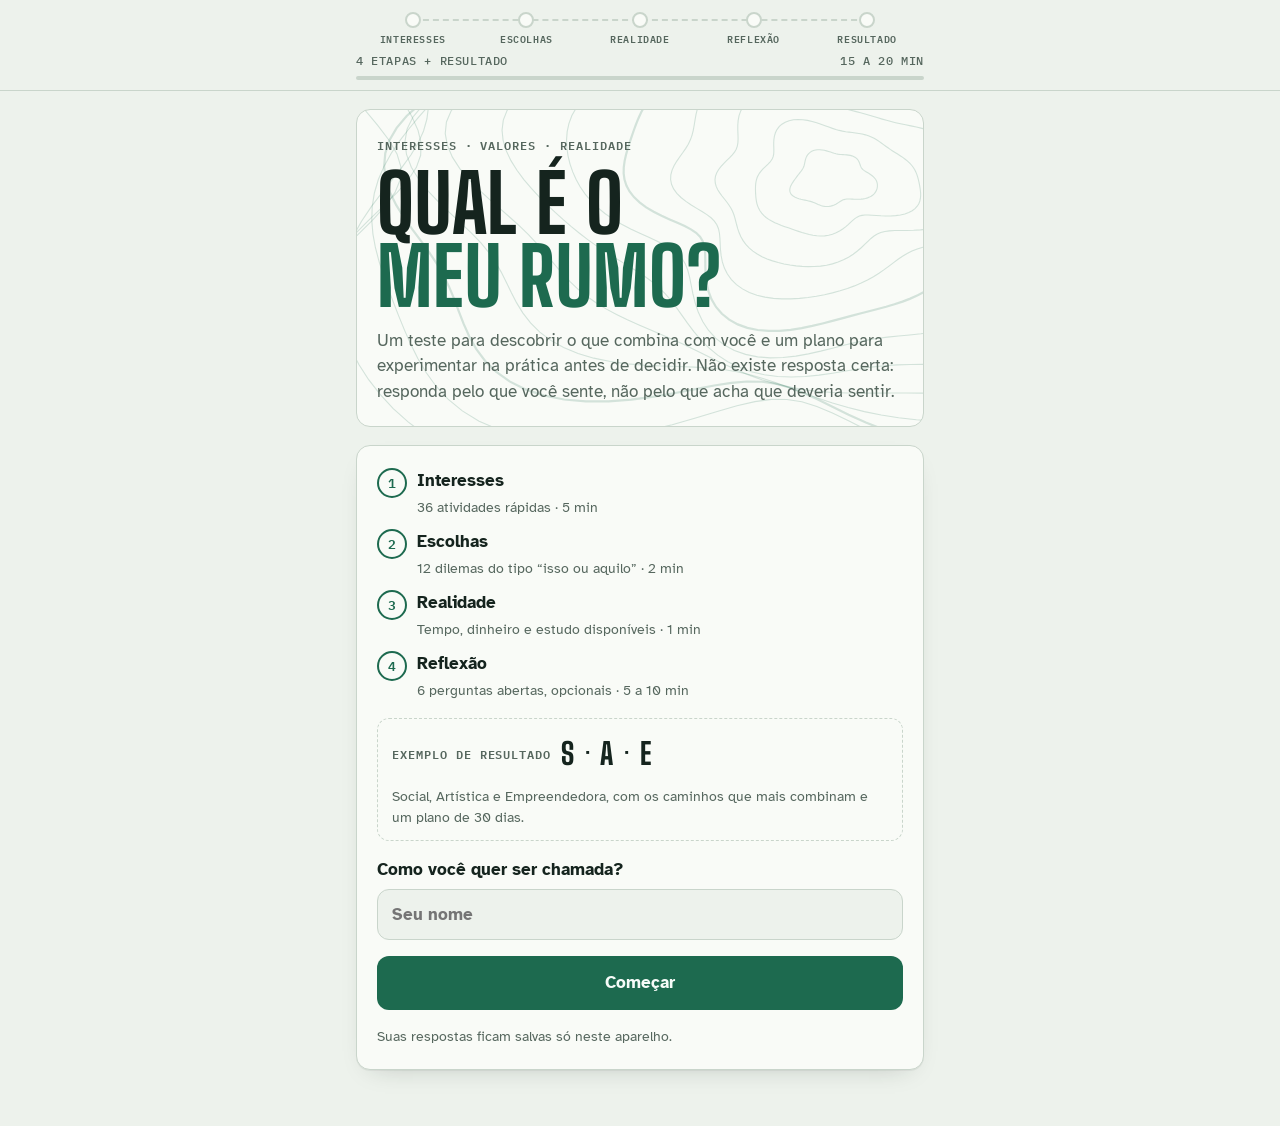
==== index.html @ 5614286e "Publica o site Qual é o meu rumo? Teste de orientação profissional com resultado, plano de 30 dias, " ====
<!doctype html>
<html lang="pt-BR">
<head>
<meta charset="utf-8">
<meta name="viewport" content="width=device-width, initial-scale=1, viewport-fit=cover">
<title>Qual é o meu rumo? · Teste de orientação profissional</title>
<meta name="description" content="Teste gratuito de orientação profissional: descubra seus interesses, veja os caminhos que mais combinam com você e ganhe um plano de 30 dias para testar antes de decidir.">
<link rel="canonical" href="https://pedromanoel3000-bit.github.io/Qual-meu-rumo-/">
<link rel="icon" href="favicon.svg" type="image/svg+xml">
<link rel="apple-touch-icon" href="apple-touch-icon.png">
<link rel="manifest" href="site.webmanifest">
<meta name="theme-color" content="#EDF2EC" media="(prefers-color-scheme: light)">
<meta name="theme-color" content="#0D1613" media="(prefers-color-scheme: dark)">
<meta property="og:type" content="website">
<meta property="og:locale" content="pt_BR">
<meta property="og:site_name" content="Qual é o meu rumo?">
<meta property="og:title" content="Qual é o meu rumo?">
<meta property="og:description" content="Teste gratuito de orientação profissional: descubra seus interesses, veja os caminhos que mais combinam com você e ganhe um plano de 30 dias para testar antes de decidir.">
<meta property="og:url" content="https://pedromanoel3000-bit.github.io/Qual-meu-rumo-/">
<meta property="og:image" content="https://pedromanoel3000-bit.github.io/Qual-meu-rumo-/og.png">
<meta property="og:image:width" content="1200">
<meta property="og:image:height" content="630">
<meta property="og:image:alt" content="Qual é o meu rumo? Teste de orientação profissional">
<meta name="twitter:card" content="summary_large_image">
<link rel="preload" href="fonts/big-shoulders-800.woff2" as="font" type="font/woff2" crossorigin>
<link rel="preload" href="fonts/atkinson-400.woff2" as="font" type="font/woff2" crossorigin>
<style>
@font-face{font-family:"Big Shoulders Display";font-style:normal;font-weight:700;font-display:swap;src:url(fonts/big-shoulders-700.woff2) format("woff2")}
@font-face{font-family:"Big Shoulders Display";font-style:normal;font-weight:800;font-display:swap;src:url(fonts/big-shoulders-800.woff2) format("woff2")}
@font-face{font-family:"Atkinson Hyperlegible";font-style:normal;font-weight:400;font-display:swap;src:url(fonts/atkinson-400.woff2) format("woff2")}
@font-face{font-family:"Atkinson Hyperlegible";font-style:normal;font-weight:700;font-display:swap;src:url(fonts/atkinson-700.woff2) format("woff2")}
@font-face{font-family:"IBM Plex Mono";font-style:normal;font-weight:500;font-display:swap;src:url(fonts/plex-mono-500.woff2) format("woff2")}
@font-face{font-family:"IBM Plex Mono";font-style:normal;font-weight:600;font-display:swap;src:url(fonts/plex-mono-600.woff2) format("woff2")}
/* base */
:root{color-scheme:light;padding-top:env(safe-area-inset-top,0px);padding-bottom:env(safe-area-inset-bottom,0px)}
body{margin:0}
img{max-width:100%}
[hidden]{display:none!important}
/* Layout: caderneta de campo. Uma trilha de 5 marcos fixa no topo; abaixo, um cartão por vez numa coluna de até 600px. Placas de trilha (fonte condensada) para títulos. */
:root{
  --bg:#EDF2EC; --paper:#F9FBF7; --ink:#15241E; --muted:#56675E; --line:#C9D5CB;
  --accent:#1D6A4F; --accent-ink:#F6FBF8; --accent-soft:#D9EADF;
  --marker:#D5960A; --marker-soft:#F7E6B8; --marker-ink:#3D2A00;
  --warn:#8A5200; --warn-soft:#FBEBCB;
  --contour:rgba(29,106,79,.17);
  --t-R:#A65A2A; --t-I:#2C5D9C; --t-A:#A93C83; --t-S:#2A8664; --t-E:#B07804; --t-C:#5A55A0;
  --shadow:0 1px 0 rgba(21,36,30,.05),0 10px 26px -16px rgba(21,36,30,.28);
  --f-display:"Big Shoulders Display","Arial Narrow","Roboto Condensed",sans-serif;
  --f-body:"Atkinson Hyperlegible",system-ui,-apple-system,"Segoe UI",Roboto,sans-serif;
  --f-mono:"IBM Plex Mono",ui-monospace,"SF Mono",Menlo,Consolas,monospace;
  --r:14px;
}
@media (prefers-color-scheme: dark){
  :root:not([data-theme="light"]){
    --bg:#0D1613; --paper:#14201B; --ink:#E3ECE6; --muted:#97A99F; --line:#2C3D35;
    --accent:#5DC39B; --accent-ink:#06120D; --accent-soft:#183428;
    --marker:#F1B738; --marker-soft:#3A2D0F; --marker-ink:#FFF1CC;
    --warn:#F2B45C; --warn-soft:#382810;
    --contour:rgba(93,195,155,.14);
    --t-R:#E3915F; --t-I:#82AAEA; --t-A:#E482C2; --t-S:#5DC39B; --t-E:#F1B738; --t-C:#A9A4EE;
    --shadow:0 1px 0 rgba(0,0,0,.3),0 12px 30px -16px rgba(0,0,0,.7);
    color-scheme:dark;
  }
}
:root[data-theme="dark"]{
  --bg:#0D1613; --paper:#14201B; --ink:#E3ECE6; --muted:#97A99F; --line:#2C3D35;
  --accent:#5DC39B; --accent-ink:#06120D; --accent-soft:#183428;
  --marker:#F1B738; --marker-soft:#3A2D0F; --marker-ink:#FFF1CC;
  --warn:#F2B45C; --warn-soft:#382810;
  --contour:rgba(93,195,155,.14);
  --t-R:#E3915F; --t-I:#82AAEA; --t-A:#E482C2; --t-S:#5DC39B; --t-E:#F1B738; --t-C:#A9A4EE;
  --shadow:0 1px 0 rgba(0,0,0,.3),0 12px 30px -16px rgba(0,0,0,.7);
  color-scheme:dark;
}
*{box-sizing:border-box}
body{background:var(--bg);color:var(--ink);font:17px/1.5 var(--f-body);-webkit-font-smoothing:antialiased}
body::before{content:"";position:fixed;inset:0 0 auto;height:env(safe-area-inset-top,0px);z-index:10;background:var(--bg)}
button,input,textarea{font:inherit;color:inherit}
button{cursor:pointer}
:focus-visible{outline:3px solid var(--marker);outline-offset:2px}
h1,h2,h3{margin:0;text-wrap:balance}
p{margin:0}

/* Topo */
.top{position:sticky;top:env(safe-area-inset-top,0px);z-index:6;background:var(--bg);border-bottom:1px solid var(--line)}
.top-in{max-width:600px;margin:0 auto;padding-left:max(16px,env(safe-area-inset-left,0px));padding-right:max(16px,env(safe-area-inset-right,0px));padding-block:12px 10px}
.trail{position:relative;display:grid;grid-template-columns:repeat(5,1fr);list-style:none;margin:0;padding:0}
.trail::before{content:"";position:absolute;top:7px;left:10%;right:10%;border-top:2px dashed var(--line)}
.wp{position:relative;display:flex;flex-direction:column;align-items:center;gap:5px;min-width:0}
.wp i{width:16px;height:16px;border-radius:50%;background:var(--paper);border:2px solid var(--line);display:block}
.wp.done i{background:var(--accent);border-color:var(--accent)}
.wp.now i{background:var(--marker);border-color:var(--marker);box-shadow:0 0 0 4px var(--marker-soft)}
.wp span{font:600 10px/1.1 var(--f-mono);letter-spacing:.06em;text-transform:uppercase;color:var(--muted);white-space:nowrap}
.wp.now span{color:var(--ink)}
.meta{display:flex;justify-content:space-between;gap:12px;margin-top:10px;font:500 12px/1.2 var(--f-mono);letter-spacing:.05em;text-transform:uppercase;color:var(--muted);font-variant-numeric:tabular-nums}
.bar{height:4px;border-radius:4px;background:var(--line);margin-top:8px;overflow:hidden}
.bar b{display:block;height:100%;background:var(--accent);transition:width .25s ease}

/* Estrutura */
.wrap{max-width:600px;margin:0 auto;padding-left:max(16px,env(safe-area-inset-left,0px));padding-right:max(16px,env(safe-area-inset-right,0px));padding-block:18px 56px;display:flex;flex-direction:column;gap:18px}
.card{background:var(--paper);border:1px solid var(--line);border-radius:var(--r);box-shadow:var(--shadow);padding:22px 20px;display:flex;flex-direction:column;gap:16px;min-width:0}
.enter{animation:rise .28s ease-out}
@keyframes rise{from{transform:translateY(10px)}to{transform:none}}
.kicker{font:600 12px/1.2 var(--f-mono);letter-spacing:.08em;text-transform:uppercase;color:var(--muted)}
.q{font-size:clamp(22px,5.6vw,28px);line-height:1.25;font-weight:700;text-wrap:balance}
.lead{color:var(--muted)}
.small{font-size:14px;color:var(--muted)}

/* Hero */
.hero{position:relative;overflow:hidden;border-radius:var(--r);background:var(--paper);border:1px solid var(--line);padding:28px 20px 22px;display:flex;flex-direction:column;gap:14px}
.hero canvas{position:absolute;inset:0;width:100%;height:100%;pointer-events:none}
.hero>*:not(canvas){position:relative}
.display{font-family:var(--f-display);font-weight:800;text-transform:uppercase;line-height:.92;letter-spacing:.01em}
.hero h1{font-size:clamp(46px,13.5vw,80px)}
.hero h1 em{font-style:normal;color:var(--accent)}
.steps{list-style:none;margin:0;padding:0;display:flex;flex-direction:column;gap:10px}
.steps li{display:grid;grid-template-columns:30px 1fr;gap:10px;align-items:start}
.steps .n{width:30px;height:30px;border-radius:50%;border:2px solid var(--accent);color:var(--accent);font:600 13px/26px var(--f-mono);text-align:center}
.steps b{display:block}
.steps small{color:var(--muted);font-size:14px}
.sample{display:flex;flex-wrap:wrap;align-items:center;gap:10px;padding:12px 14px;border:1.5px dashed var(--line);border-radius:12px}
.sample .letters{font-family:var(--f-display);font-weight:800;font-size:30px;letter-spacing:.06em}

/* Campos */
label.f{display:flex;flex-direction:column;gap:6px;font-weight:700}
.input,textarea{width:100%;border:1.5px solid var(--line);border-radius:12px;padding:12px 14px;background:var(--bg);color:var(--ink)}
textarea{min-height:104px;resize:vertical;line-height:1.45}
.input:focus,textarea:focus{outline:2px solid var(--accent);outline-offset:1px;border-color:var(--accent)}

/* Botões */
.btn{display:inline-flex;align-items:center;justify-content:center;gap:8px;border:0;border-radius:12px;padding:14px 20px;font-weight:700;background:var(--accent);color:var(--accent-ink);min-height:50px;text-decoration:none}
.btn:hover{filter:brightness(1.06)}
.btn.ghost{background:transparent;color:var(--ink);border:1.5px solid var(--line)}
.btn.ghost:hover{border-color:var(--accent)}
.btn.wide{width:100%}
.nav{display:flex;justify-content:space-between;align-items:center;gap:12px;flex-wrap:wrap}
.link{background:none;border:0;padding:8px 2px;color:var(--muted);font-weight:700;text-decoration:underline;text-underline-offset:3px}
.link:hover{color:var(--ink)}

/* Opções */
.opts{display:grid;gap:10px}
.opt{display:flex;justify-content:space-between;align-items:center;gap:12px;width:100%;text-align:left;padding:14px 16px;border:1.5px solid var(--line);border-radius:12px;background:var(--bg);font-weight:700;min-height:54px;transition:border-color .15s,background .15s}
.opt:hover{border-color:var(--accent)}
.opt[aria-pressed="true"]{border-color:var(--accent);background:var(--accent-soft)}
.dots{display:inline-flex;gap:4px;flex:none}
.dots u{width:8px;height:8px;border-radius:50%;border:1.5px solid var(--muted);display:block}
.dots u.on{background:var(--accent);border-color:var(--accent)}
.pair{display:grid;grid-template-columns:1fr auto 1fr;gap:10px;align-items:stretch}
.or{align-self:center;font:600 12px var(--f-mono);letter-spacing:.08em;text-transform:uppercase;color:var(--muted)}
.choice{display:flex;align-items:flex-end;min-height:128px;text-align:left;padding:16px;border:1.5px solid var(--line);border-radius:14px;background:var(--bg);font-weight:700;font-size:18px;line-height:1.3;transition:border-color .15s,background .15s}
.choice:hover{border-color:var(--accent)}
.choice[aria-pressed="true"]{border-color:var(--accent);background:var(--accent-soft)}
@media (max-width:480px){.pair{grid-template-columns:1fr}.or{justify-self:center}.choice{min-height:84px}}
.chips{display:flex;flex-wrap:wrap;gap:8px}
.chip{padding:10px 14px;border-radius:999px;border:1.5px solid var(--line);background:var(--bg);font-weight:700;font-size:15px}
.chip:hover{border-color:var(--accent)}
.chip[aria-pressed="true"]{border-color:var(--accent);background:var(--accent);color:var(--accent-ink)}
.rq{display:flex;flex-direction:column;gap:10px;padding-block:6px}
.rq+.rq{border-top:1px solid var(--line);padding-top:16px}
.rq>p{font-weight:700}

/* Resultado */
.sec{display:flex;flex-direction:column;gap:14px}
.sec h2{font-family:var(--f-display);font-weight:800;text-transform:uppercase;font-size:32px;line-height:.95;letter-spacing:.01em}
.code{display:flex;gap:6px;align-items:baseline;flex-wrap:wrap}
.code span{font-family:var(--f-display);font-weight:800;font-size:clamp(64px,20vw,104px);line-height:.9}
.code i{font-style:normal;font-family:var(--f-display);font-size:40px;color:var(--line)}
.bars{display:flex;flex-direction:column;gap:10px}
.brow{display:grid;grid-template-columns:118px 1fr 44px;gap:10px;align-items:center}
.brow .nm{font-weight:700;font-size:15px;min-width:0}
.brow .tr{height:12px;border-radius:6px;background:var(--line);overflow:hidden}
.brow .tr b{display:block;height:100%;border-radius:6px}
.brow .pc{font:600 13px var(--f-mono);text-align:right;font-variant-numeric:tabular-nums}
.types{display:grid;gap:12px}
.type{padding-left:14px;border-left:4px solid var(--c)}
.type b{display:block}
.path{border:1px solid var(--line);border-radius:14px;padding:16px;background:var(--paper);display:flex;flex-direction:column;gap:12px;min-width:0}
.path.picked{border-color:var(--accent);box-shadow:0 0 0 2px var(--accent) inset}
.ph{display:flex;justify-content:space-between;align-items:flex-start;gap:12px}
.ph h3{font-family:var(--f-display);font-weight:800;text-transform:uppercase;font-size:26px;line-height:.95;min-width:0}
.rank{font:600 12px var(--f-mono);color:var(--muted);letter-spacing:.06em;display:block;margin-bottom:4px}
.aff{flex:none;font:600 13px/1 var(--f-mono);padding:8px 10px;border-radius:999px;background:var(--marker-soft);color:var(--marker-ink);font-variant-numeric:tabular-nums;white-space:nowrap}
.tags{display:flex;flex-wrap:wrap;gap:6px}
.tag{font-size:13px;font-weight:700;padding:5px 10px;border-radius:8px;background:var(--accent-soft);color:var(--ink)}
.tag.warn{background:var(--warn-soft);color:var(--warn)}
details{border-top:1px solid var(--line);padding-top:10px}
summary{cursor:pointer;font-weight:700;color:var(--accent);list-style-position:inside}
details p{margin-top:8px}
details p b{display:block;font:600 12px var(--f-mono);letter-spacing:.06em;text-transform:uppercase;color:var(--muted);margin-bottom:2px}
.pick{align-self:flex-start;padding:10px 14px;border-radius:10px;border:1.5px solid var(--accent);background:transparent;color:var(--accent);font-weight:700}
.pick[aria-pressed="true"]{background:var(--accent);color:var(--accent-ink)}
.weeks{list-style:none;margin:0;padding:0;display:flex;flex-direction:column;gap:12px}
.week{border:1px solid var(--line);border-radius:12px;padding:14px;background:var(--paper)}
.week h3{font:600 12px var(--f-mono);letter-spacing:.08em;text-transform:uppercase;color:var(--muted);margin-bottom:8px}
.task{display:grid;grid-template-columns:26px 1fr;gap:10px;align-items:start;padding-block:6px}
.task input{width:22px;height:22px;margin:2px 0 0;accent-color:var(--accent)}
.task.ok span{text-decoration:line-through;color:var(--muted)}
.matrix{display:flex;flex-direction:column;gap:14px}
.mx{border:1px solid var(--line);border-radius:12px;padding:14px;background:var(--paper);display:flex;flex-direction:column;gap:10px}
.mx.lead1{border-color:var(--marker);box-shadow:0 0 0 2px var(--marker) inset}
.mxh{display:flex;justify-content:space-between;gap:10px;align-items:baseline}
.mxh b{font-family:var(--f-display);font-size:22px;text-transform:uppercase;line-height:1}
.mxh span{font:600 14px var(--f-mono);font-variant-numeric:tabular-nums}
.crit{display:grid;grid-template-columns:1fr 92px 22px;gap:10px;align-items:center;font-size:15px}
.crit input{width:100%;accent-color:var(--accent)}
.crit output{font:600 14px var(--f-mono);text-align:right}
.verdict{padding:14px;border-radius:12px;background:var(--marker-soft);color:var(--marker-ink);font-weight:700}
.qa{display:flex;flex-direction:column;gap:12px}
.qa div{border-left:3px solid var(--line);padding-left:12px}
.qa b{display:block;font-size:14px;color:var(--muted)}
.ask{margin:0;padding-left:20px;display:flex;flex-direction:column;gap:8px}
.note{font-size:14px;color:var(--muted);border-top:1px solid var(--line);padding-top:14px}
.copybox{width:100%;min-height:180px;font:13px/1.45 var(--f-mono)}
.toast{position:fixed;left:50%;transform:translateX(-50%);bottom:calc(18px + env(safe-area-inset-bottom,0px));background:var(--ink);color:var(--bg);padding:12px 18px;border-radius:12px;font-weight:700;z-index:20;max-width:calc(100% - 32px)}
.more{border-top:0;padding-top:0}
[tabindex="-1"]:focus{outline:none}
@media (max-width:420px){.wp span{font-size:9px;letter-spacing:.02em}}
@media (max-width:400px){.brow{grid-template-columns:108px 1fr 40px}.brow .nm{font-size:14px}.crit{grid-template-columns:1fr 80px 20px}}
@media (prefers-reduced-motion:reduce){*{animation:none!important;transition:none!important;scroll-behavior:auto!important}}
</style>
</head>
<body>
<header class="top"><div class="top-in" id="top"></div></header>
<main class="wrap" id="app"></main>
<noscript><p style="padding:16px">Ative o JavaScript para fazer o teste.</p></noscript>
<div class="toast" id="toast" role="status" aria-live="polite" hidden></div>

<script>
"use strict";
const TYPES = {
  R:{nome:"Realista", ap:"Mão na massa", desc:"Você gosta de coisas concretas: usar as mãos, ferramentas, o corpo, cuidar de plantas ou animais. Ver o resultado na hora te satisfaz."},
  I:{nome:"Investigativa", ap:"Curiosa", desc:"Você gosta de entender como as coisas funcionam, pesquisar, analisar e resolver problemas difíceis. Perguntas te movem."},
  A:{nome:"Artística", ap:"Criativa", desc:"Você gosta de criar, se expressar e deixar as coisas bonitas. Precisa de espaço para ideias novas e sofre com tudo engessado."},
  S:{nome:"Social", ap:"Cuidadora", desc:"Você gosta de ajudar, ensinar, ouvir e cuidar de pessoas. Ver alguém melhorar por sua causa é o que dá sentido."},
  E:{nome:"Empreendedora", ap:"Realizadora", desc:"Você gosta de liderar, convencer, vender e fazer as coisas acontecerem. Metas e desafios te animam."},
  C:{nome:"Convencional", ap:"Organizadora", desc:"Você gosta de ordem, planejamento, números e processos claros. Fazer bem feito e sem erro te dá prazer."}
};
const TORDER = ["R","I","A","S","E","C"];

const ITEMS = [
  ["R","Montar ou consertar móveis, aparelhos ou coisas da casa"],
  ["I","Entender por que uma doença acontece e como o corpo funciona"],
  ["A","Criar artes, designs ou montar visuais bonitos"],
  ["S","Ensinar alguém a fazer alguma coisa"],
  ["E","Vender um produto ou uma ideia"],
  ["C","Organizar planilhas, arquivos e documentos"],
  ["R","Cozinhar e preparar receitas com as próprias mãos"],
  ["I","Pesquisar a fundo um assunto até virar quase especialista"],
  ["A","Escrever textos, roteiros ou histórias"],
  ["S","Ouvir e aconselhar pessoas que estão passando por problemas"],
  ["E","Liderar um grupo e tomar as decisões"],
  ["C","Controlar contas, estoque ou orçamento"],
  ["R","Cuidar de plantas, de uma horta ou de um jardim"],
  ["I","Analisar números para descobrir o que está dando errado"],
  ["A","Fotografar, filmar ou editar vídeos"],
  ["S","Cuidar de pessoas doentes, idosas ou de crianças"],
  ["E","Abrir e tocar o seu próprio negócio"],
  ["C","Seguir um processo bem definido, com passo a passo"],
  ["R","Fazer um trabalho manual que exige precisão (costura, unhas, curativos)"],
  ["I","Resolver quebra-cabeças, enigmas ou problemas difíceis"],
  ["A","Decorar ambientes ou montar looks"],
  ["S","Fazer trabalho voluntário por uma causa"],
  ["E","Negociar preços, acordos ou condições"],
  ["C","Conferir detalhes e encontrar erros que ninguém viu"],
  ["R","Trabalhar se movimentando, em vez de passar o dia sentada"],
  ["I","Ler sobre ciência, psicologia ou comportamento humano"],
  ["A","Inventar receitas, produtos ou ideias novas"],
  ["S","Atender e acolher pessoas com paciência"],
  ["E","Convencer pessoas e fazer uma campanha dar certo"],
  ["C","Planejar agendas, rotinas e cronogramas"],
  ["R","Operar máquinas, equipamentos ou ferramentas"],
  ["I","Fazer testes e experimentos para ver o que funciona"],
  ["A","Se apresentar, atuar ou aparecer na câmera"],
  ["S","Ajudar alguém a mudar de vida (saúde, hábitos, autoestima)"],
  ["E","Organizar um evento grande e fazer acontecer"],
  ["C","Trabalhar com regras, normas e leis"]
];
const SCALE = [
  {v:3, t:"Adoraria"},
  {v:2, t:"Gostaria"},
  {v:1, t:"Tanto faz"},
  {v:0, t:"Não gostaria"}
];

const PAIRS = [
  {a:["Salário fixo todo mês, sem surpresa","estab"], b:["Ganho variável, mas sem teto","variavel"]},
  {a:["Lidar com gente o dia inteiro","pessoas"], b:["Trabalhar concentrada, mais na minha","sozinha"]},
  {a:["Rotina previsível, sei o que me espera","rotina"], b:["Cada dia diferente do outro","variedade"]},
  {a:["Ser dona do meu próprio negócio","dona"], b:["Ser contratada, sem a dor de cabeça de gerir","empregada"]},
  {a:["Estudar 4 ou 5 anos para ter uma profissão sólida","longo"], b:["Começar em poucos meses e aprender na prática","curto"]},
  {a:["Aparecer e ser a cara do trabalho","visivel"], b:["Ficar nos bastidores, fazendo acontecer","bastidor"]},
  {a:["Trabalho prático, com as mãos","maos"], b:["Trabalho de cabeça, no computador ou no papel","mente"]},
  {a:["Liderar e tomar as decisões","lider"], b:["Executar muito bem o que foi combinado","executar"]},
  {a:["Ganhar bem, mesmo sem amar o que faço","dinheiro"], b:["Amar o que faço, mesmo ganhando menos","proposito"]},
  {a:["Trabalhar de casa","remoto"], b:["Sair de casa e estar num lugar com gente","presencial"]},
  {a:["Ficar na minha cidade, perto de quem eu amo","local"], b:["Mudar de cidade se a oportunidade valer a pena","mudar"]},
  {a:["Ver alguém melhorar por minha causa","ajudar"], b:["Ver algo que eu criei, pronto e bonito","criar"]}
];
const DIMS = {
  estab:"Salário fixo", variavel:"Ganho por resultado", pessoas:"Lidar com pessoas", sozinha:"Trabalhar concentrada",
  rotina:"Rotina previsível", variedade:"Dias variados", dona:"Ser dona do negócio", empregada:"Ser contratada",
  longo:"Formação longa e sólida", curto:"Começar rápido", visivel:"Aparecer", bastidor:"Bastidores",
  maos:"Trabalho prático", mente:"Trabalho intelectual", lider:"Liderar", executar:"Executar bem",
  dinheiro:"Ganhar bem", proposito:"Amar o que faz", remoto:"Trabalhar de casa", presencial:"Presencial, com gente",
  local:"Ficar na cidade", mudar:"Topa mudar de cidade", ajudar:"Ajudar pessoas", criar:"Criar coisas"
};
const OPP = {};
PAIRS.forEach(p => { OPP[p.a[1]] = p.b[1]; OPP[p.b[1]] = p.a[1]; });

const REAL = [
  {k:"trabalho", q:"Hoje você trabalha?", o:["Sim, num emprego estável","Sim, mas informal ou temporário","Não estou trabalhando"]},
  {k:"renda", q:"Enquanto descobre o caminho, precisa manter a renda atual?", o:["Sim, não posso abrir mão","Posso reduzir um pouco","Não dependo dela"]},
  {k:"horas", q:"Quantas horas por semana dá para investir nisso?", o:["Até 3 horas","3 a 6 horas","6 a 10 horas","Mais de 10 horas"]},
  {k:"grana", q:"Quanto dá para investir por mês em cursos e materiais?", o:["Nada por enquanto","Até R$ 100","R$ 100 a R$ 300","Mais de R$ 300"]},
  {k:"estudo", q:"Até onde você estudou?", o:["Ensino médio","Curso técnico","Faculdade incompleta","Faculdade completa"]},
  {k:"faculdade", q:"Toparia fazer uma faculdade agora?", o:["Sim, presencial","Sim, se for EAD","Prefiro cursos curtos","Não quero"]},
  {k:"prazo", q:"Em quanto tempo quer estar vivendo desse novo caminho?", o:["Em até 6 meses","Em 1 a 2 anos","Em 3 a 5 anos","Não tenho pressa"]}
];

const REFL = [
  "Quando foi a última vez que você perdeu a noção do tempo fazendo algo? O que era?",
  "Pelo que as pessoas costumam te pedir ajuda ou te elogiar?",
  "Se dinheiro não fosse problema por um ano, como seria uma terça-feira sua?",
  "De quem você sente uma pontinha de inveja, da vida ou do trabalho? O que exatamente?",
  "O que você tem certeza de que NÃO quer para a sua vida?",
  "O que você já fez e te deixou orgulhosa de si mesma?"
];

const ASK = [
  "Qual desses caminhos te deu um friozinho bom na barriga ao ler?",
  "O que te impediu até hoje de tentar algo novo: medo, dinheiro, tempo ou não saber por onde começar?",
  "Se você soubesse que não ia dar errado, o que tentaria primeiro?",
  "Que vida você quer ter daqui a 5 anos (rotina, casa, dinheiro), independente da profissão?",
  "Como alguém pode te ajudar nos próximos 30 dias sem te pressionar?"
];

/* rx: peso RIASEC (0-3) · pre/con: preferências que combinam ou conflitam · ent: tempo até começar · inv: investimento (0-3) · fac: exige faculdade · rem: remoto (0-2) · renda */
const PATHS = [
  {id:"enf", nome:"Enfermagem", desc:"Cuidar de pacientes na prática, em hospitais, postos e clínicas.", form:"Técnico (cerca de 2 anos) ou faculdade (5 anos)", rx:{S:3,R:2,I:2}, pre:["pessoas","presencial","proposito","estab","maos","ajudar"], con:["remoto","sozinha"], ent:"medio", inv:2, fac:false, rem:0, renda:"fixa",
   teste:"Converse com 3 profissionais de enfermagem sobre a rotina real, acompanhe parte de um plantão se for permitido e faça um curso livre de primeiros socorros.", passo:"Marque 20 minutos com alguém da enfermagem e pergunte o que é melhor e o que é pior na profissão."},
  {id:"psi", nome:"Psicologia", desc:"Entender e ajudar pessoas em consultório, empresas, escolas ou na saúde.", form:"Faculdade de 5 anos", rx:{S:3,I:3,A:1}, pre:["pessoas","proposito","longo","ajudar","mente"], con:["curto","maos"], ent:"longo", inv:3, fac:true, rem:1, renda:"ambas",
   teste:"Faça um curso introdutório gratuito de psicologia, leia um livro da área e converse com 2 psicólogas sobre a faculdade e o mercado.", passo:"Assista a uma aula introdutória gratuita e anote o que mais prendeu sua atenção."},
  {id:"nut", nome:"Nutrição", desc:"Orientar a alimentação para saúde, estética ou esporte, em consultório, hospital ou online.", form:"Faculdade de 4 anos", rx:{I:3,S:3,R:1}, pre:["ajudar","proposito","longo","pessoas","mente"], con:["curto"], ent:"longo", inv:3, fac:true, rem:1, renda:"ambas",
   teste:"Faça um curso livre de nutrição básica, acompanhe por 2 semanas o trabalho de nutricionistas nas redes e converse com um profissional.", passo:"Compare duas faculdades de nutrição (presencial e EAD): preço, duração e disciplinas."},
  {id:"gas", nome:"Gastronomia e confeitaria", desc:"Criar e produzir comida com técnica, para vender, ensinar ou trabalhar em cozinhas.", form:"Cursos livres ou técnico; dá para começar já", rx:{R:3,A:2,E:2}, pre:["maos","criar","dona","variavel","presencial"], con:["remoto"], ent:"curto", inv:2, fac:false, rem:0, renda:"variavel",
   teste:"Desenvolva um produto, venda uma fornada para conhecidos num fim de semana e anote custo, lucro e o quanto curtiu o processo.", passo:"Escolha uma receita que você faria com orgulho e calcule quanto custa cada unidade."},
  {id:"pub", nome:"Carreira pública (concursos)", desc:"Estabilidade e bons salários em tribunais, INSS, bancos públicos e prefeituras.", form:"Muitos são de nível médio; 1 a 2 anos de estudo", rx:{C:3,I:2,E:1}, pre:["estab","rotina","executar","mente","dinheiro","bastidor"], con:["variavel","dona"], ent:"medio", inv:1, fac:false, rem:0, renda:"fixa",
   teste:"Resolva uma prova antiga do concurso que mais te atrai e estude 1 hora por dia durante 30 dias para ver se aguenta a rotina.", passo:"Liste 3 concursos com salário e requisitos que fazem sentido para você."},
  {id:"adm", nome:"Administração e gestão", desc:"Organizar equipes, processos e números de empresas, hospitais ou do próprio negócio.", form:"Tecnólogo (2 anos) ou bacharelado (4 anos), inclusive EAD", rx:{E:3,C:3,S:1}, pre:["lider","mente","dinheiro","estab","pessoas"], con:["maos"], ent:"medio", inv:2, fac:false, rem:1, renda:"fixa",
   teste:"Faça um curso curto de gestão ou Excel, acompanhe um gestor por um dia e assuma a organização de um projeto real.", passo:"Anote tudo que você já organizou na vida e onde foi você quem resolveu."},
  {id:"fin", nome:"Finanças e contabilidade", desc:"Cuidar do dinheiro de empresas e pessoas: contas, impostos e planejamento.", form:"Técnico (2 anos) ou faculdade (4 anos)", rx:{C:3,I:2,E:1}, pre:["mente","rotina","estab","bastidor","remoto","sozinha"], con:["visivel","maos"], ent:"medio", inv:2, fac:false, rem:2, renda:"fixa",
   teste:"Faça um curso gratuito de contabilidade básica ou Excel financeiro e organize as finanças da casa ou de um pequeno negócio por um mês.", passo:"Monte uma planilha com os gastos do último mês e repare se a tarefa te dá prazer ou tédio."},
  {id:"mkt", nome:"Marketing digital", desc:"Cuidar das redes sociais, anúncios e da comunicação de negócios.", form:"Cursos livres; dá para começar em meses", rx:{E:3,A:2,C:1}, pre:["criar","remoto","variedade","variavel","curto","mente"], con:["maos"], ent:"curto", inv:1, fac:false, rem:2, renda:"ambas",
   teste:"Cuide do Instagram de um negócio local por 30 dias (pode ser de graça no começo): planeje, poste e meça os resultados.", passo:"Escolha um comércio que você admira e anote 5 ideias de post que melhorariam o perfil dele."},
  {id:"cont", nome:"Criação de conteúdo", desc:"Produzir vídeos e posts sobre um tema e ganhar com parcerias, produtos ou audiência.", form:"Sem formação obrigatória; exige constância", rx:{A:3,E:3,S:1}, pre:["visivel","criar","dona","variavel","remoto","variedade","curto"], con:["bastidor","estab"], ent:"curto", inv:1, fac:false, rem:2, renda:"variavel",
   teste:"Publique 3 conteúdos por semana sobre um tema que você domina, por 30 dias, e veja se o processo te anima mesmo sem retorno rápido.", passo:"Liste 10 temas sobre os quais você falaria por horas e escolha um."},
  {id:"des", nome:"Design gráfico", desc:"Criar identidades visuais, posts, embalagens e materiais para marcas.", form:"Cursos livres ou tecnólogo", rx:{A:3,R:1,I:1,C:1}, pre:["criar","remoto","bastidor","sozinha","mente","curto"], con:["visivel"], ent:"curto", inv:1, fac:false, rem:2, renda:"ambas",
   teste:"Faça um curso gratuito de Canva ou Figma e crie 5 peças reais para negócios de conhecidos.", passo:"Recrie no Canva um post de uma marca que você acha bonita, só para sentir o processo."},
  {id:"foto", nome:"Fotografia e vídeo", desc:"Registrar pessoas, eventos e produtos e editar vídeos para marcas e redes.", form:"Cursos livres; começa com o celular", rx:{A:3,R:2,E:1}, pre:["criar","variedade","variavel","dona","maos","presencial"], con:["rotina"], ent:"curto", inv:2, fac:false, rem:1, renda:"variavel",
   teste:"Faça um ensaio gratuito com 3 pessoas usando o celular, edite e entregue. Repare se você quer fazer de novo.", passo:"Fotografe 20 imagens de um mesmo tema nesta semana e escolha as 3 melhores."},
  {id:"edu", nome:"Educação e pedagogia", desc:"Ensinar crianças, jovens ou adultos em escolas, reforço escolar ou cursos.", form:"Licenciatura (4 anos); reforço dá para começar já", rx:{S:3,A:2,C:1}, pre:["pessoas","ajudar","proposito","estab","rotina","presencial"], con:["sozinha"], ent:"longo", inv:2, fac:true, rem:1, renda:"fixa",
   teste:"Dê aulas de reforço ou ensine algo que você sabe para 2 ou 3 pessoas durante um mês.", passo:"Ofereça ensinar uma habilidade sua a alguém próximo e marque o primeiro encontro."},
  {id:"est", nome:"Estética e beleza", desc:"Maquiagem, sobrancelhas, unhas, cabelo ou estética facial e corporal.", form:"Cursos de 1 a 6 meses; tecnólogo opcional", rx:{R:3,A:2,S:2,E:2}, pre:["maos","pessoas","dona","variavel","presencial","curto","criar"], con:["remoto"], ent:"curto", inv:2, fac:false, rem:0, renda:"variavel",
   teste:"Faça um curso curto na área que mais te atrai e atenda 5 pessoas conhecidas a preço de custo, pedindo opinião sincera.", passo:"Pesquise cursos de 1 a 3 meses na sua cidade e quanto cobram as profissionais da área."},
  {id:"fis", nome:"Fisioterapia", desc:"Reabilitar movimentos e aliviar dores em clínicas, hospitais e no esporte.", form:"Faculdade de 5 anos", rx:{S:3,R:3,I:2}, pre:["maos","pessoas","ajudar","longo","presencial","proposito"], con:["remoto"], ent:"longo", inv:3, fac:true, rem:0, renda:"ambas",
   teste:"Converse com 2 fisioterapeutas, acompanhe um atendimento se possível e assista a uma aula introdutória de anatomia.", passo:"Pergunte a um fisioterapeuta o que ele faria diferente se começasse hoje."},
  {id:"lab", nome:"Farmácia e análises clínicas", desc:"Medicamentos, exames e laboratório, com rigor técnico.", form:"Técnico (2 anos) ou faculdade (5 anos)", rx:{I:3,C:2,R:2}, pre:["mente","rotina","bastidor","estab","longo"], con:["visivel","dona"], ent:"longo", inv:3, fac:false, rem:0, renda:"fixa",
   teste:"Visite um laboratório ou farmácia, converse com quem trabalha lá e faça um curso livre de biossegurança.", passo:"Pesquise a diferença entre farmácia, biomedicina e técnico em análises clínicas."},
  {id:"dir", nome:"Direito", desc:"Defender pessoas e empresas, interpretar leis e abrir portas para concursos jurídicos.", form:"Faculdade de 5 anos", rx:{E:3,I:2,S:2,C:2}, pre:["mente","longo","lider","dinheiro","visivel","estab"], con:["maos","curto"], ent:"longo", inv:3, fac:true, rem:1, renda:"ambas",
   teste:"Assista a audiências públicas no fórum, leia um caso real e converse com 2 advogadas sobre a rotina.", passo:"Assista a uma aula introdutória gratuita de Direito e veja se o raciocínio te prende."},
  {id:"tec", nome:"Tecnologia e dados", desc:"Programação, análise de dados ou suporte, com muitas vagas remotas.", form:"Cursos de 6 a 12 meses ou tecnólogo", rx:{I:3,C:2,R:1}, pre:["mente","remoto","sozinha","dinheiro","bastidor"], con:["pessoas","maos"], ent:"medio", inv:1, fac:false, rem:2, renda:"fixa",
   teste:"Faça um curso gratuito de lógica de programação ou de análise de dados e termine um projeto pequeno do começo ao fim.", passo:"Faça a primeira aula de um curso gratuito de programação e veja se o desafio te dá vontade de continuar."},
  {id:"rh", nome:"Recursos humanos", desc:"Recrutar, treinar e cuidar das pessoas dentro das empresas.", form:"Tecnólogo (2 anos) ou faculdade", rx:{S:3,E:2,C:2}, pre:["pessoas","estab","rotina","ajudar","presencial","mente"], con:["maos"], ent:"medio", inv:2, fac:false, rem:1, renda:"fixa",
   teste:"Faça um curso livre de RH e converse com alguém do RH de uma empresa ou hospital sobre o dia a dia.", passo:"Ajude um conhecido a melhorar o currículo e repare se gostou do processo."},
  {id:"ven", nome:"Vendas e negociação", desc:"Vender produtos e serviços, com ganho que cresce junto com o resultado.", form:"Sem formação obrigatória", rx:{E:3,S:2,C:1}, pre:["pessoas","variavel","dinheiro","curto","visivel","variedade"], con:["sozinha","estab"], ent:"curto", inv:0, fac:false, rem:1, renda:"variavel",
   teste:"Revenda um produto que você usa e gosta por 30 dias e anote quanto vendeu e como se sentiu abordando pessoas.", passo:"Escolha um produto e ofereça para 5 pessoas nesta semana."},
  {id:"neg", nome:"Negócio próprio", desc:"Criar algo seu, um produto, serviço ou loja, com liberdade e risco.", form:"Sem formação obrigatória; exige capital e gestão", rx:{E:3,A:2,C:1}, pre:["dona","lider","variavel","dinheiro","variedade","visivel"], con:["estab","rotina","empregada"], ent:"curto", inv:3, fac:false, rem:1, renda:"variavel",
   teste:"Valide uma ideia pequena: faça 10 vendas antes de investir pesado e calcule se o lucro compensa o esforço.", passo:"Escreva 3 ideias de negócio e, para cada uma, quem pagaria e quanto."},
  {id:"cur", nome:"Cursos e ensino online", desc:"Transformar o que você sabe em aulas, mentorias ou cursos digitais.", form:"Sem formação obrigatória; exige saber algo bem", rx:{E:3,S:2,A:2}, pre:["visivel","dona","remoto","ajudar","variavel","criar"], con:["bastidor","estab"], ent:"curto", inv:1, fac:false, rem:2, renda:"variavel",
   teste:"Ensine uma habilidade sua numa aula ao vivo gratuita para 5 a 10 pessoas e peça feedback.", passo:"Liste o que você sabe fazer melhor que a maioria das pessoas à sua volta."},
  {id:"ass", nome:"Assistente virtual e secretariado", desc:"Organizar agendas, e-mails e rotinas de profissionais e empresas, de casa.", form:"Cursos livres; dá para começar em semanas", rx:{C:3,S:2,E:1}, pre:["remoto","rotina","executar","bastidor","curto","mente"], con:["lider","visivel"], ent:"curto", inv:0, fac:false, rem:2, renda:"ambas",
   teste:"Ofereça organização de agenda e atendimento para 2 profissionais autônomos por um mês.", passo:"Pergunte a 3 profissionais autônomos qual tarefa de organização mais toma tempo deles."},
  {id:"mod", nome:"Moda, costura e artesanato", desc:"Criar roupas, acessórios ou peças à mão, para vender ou sob encomenda.", form:"Cursos livres ou técnico", rx:{A:3,R:3,E:1}, pre:["maos","criar","dona","sozinha","variavel","bastidor"], con:["estab"], ent:"curto", inv:2, fac:false, rem:1, renda:"variavel",
   teste:"Faça uma peça por semana durante 4 semanas e tente vender pelo menos 2.", passo:"Escolha uma peça simples e assista a um tutorial completo de como fazê-la."},
  {id:"vet", nome:"Animais e meio ambiente", desc:"Veterinária, cuidado com animais, agro ou sustentabilidade.", form:"Faculdade (5 anos) ou técnico (agropecuária, meio ambiente)", rx:{R:3,I:3,S:1}, pre:["maos","presencial","proposito","longo","variedade"], con:["remoto"], ent:"longo", inv:3, fac:true, rem:0, renda:"ambas",
   teste:"Seja voluntária numa ONG de animais ou num projeto ambiental por 4 fins de semana.", passo:"Procure uma ONG ou clínica veterinária perto de você e pergunte se aceitam voluntários."},
  {id:"evt", nome:"Eventos e turismo", desc:"Planejar festas, casamentos, viagens e experiências.", form:"Cursos livres ou tecnólogo", rx:{E:3,S:2,C:2,A:1}, pre:["variedade","pessoas","lider","presencial","criar","variavel"], con:["rotina","sozinha"], ent:"curto", inv:1, fac:false, rem:0, renda:"variavel",
   teste:"Organize do zero um evento pequeno (aniversário, encontro, jantar) com orçamento e cronograma.", passo:"Ofereça ajuda para organizar o próximo evento de alguém próximo."},
  {id:"soc", nome:"Serviço social", desc:"Garantir direitos e apoiar famílias na saúde, na assistência e na educação.", form:"Faculdade de 4 anos", rx:{S:3,C:2,E:1}, pre:["ajudar","proposito","pessoas","estab","longo","presencial"], con:["remoto","dinheiro"], ent:"longo", inv:2, fac:true, rem:0, renda:"fixa",
   teste:"Converse com a assistente social de um hospital ou CRAS e faça um voluntariado social por um mês.", passo:"Descubra o que faz a assistente social do lugar onde você trabalha ou mora."}
];

const CRIT = ["Me deu energia", "Tenho jeito para isso", "Cabe na minha vida", "Me vejo nisso em 5 anos"];
/* ---------- Estado ---------- */
const KEY = "rumo-v1";
const STAGES = [["int","Interesses"],["par","Escolhas"],["real","Realidade"],["refl","Reflexão"],["res","Resultado"]];
const STAGE_IDX = {int:0, par:1, real:2, refl:3, res:4};
function fresh(){
  return {v:1, step:"intro", i:0, last:"", li:0, name:"",
    int:Array(ITEMS.length).fill(null), par:Array(PAIRS.length).fill(null),
    real:{}, refl:Array(REFL.length).fill(""), picks:null, done:{}, sc:{}};
}
function load(){
  try{
    const raw = localStorage.getItem(KEY);
    if(raw){ const o = JSON.parse(raw); if(o && o.v === 1) return Object.assign(fresh(), o); }
  }catch(e){}
  return fresh();
}
let S = load();
function save(){ try{ localStorage.setItem(KEY, JSON.stringify(S)); }catch(e){} }

const app = document.getElementById("app");
const topEl = document.getElementById("top");
const esc = s => String(s == null ? "" : s).replace(/[&<>"']/g, c => ({"&":"&amp;","<":"&lt;",">":"&gt;",'"':"&quot;","'":"&#39;"}[c]));
const complete = () => !S.int.includes(null) && !S.par.includes(null) && REAL.every(r => S.real[r.k] !== undefined);

function go(step, i){
  S.step = step; S.i = i || 0;
  if(step !== "intro"){ S.last = step; S.li = S.i; }
  save(); render();
  try{ window.scrollTo({top:0}); }catch(e){ window.scrollTo(0,0); }
}

/* ---------- Topo: trilha de marcos ---------- */
function progress(){
  const a = S.real ? Object.keys(S.real).length : 0;
  switch(S.step){
    case "int": return 0.45 * S.i / ITEMS.length;
    case "par": return 0.45 + 0.2 * S.i / PAIRS.length;
    case "real": return 0.65 + 0.15 * a / REAL.length;
    case "refl": return 0.8 + 0.2 * S.i / REFL.length;
    case "res": return 1;
    default: return 0;
  }
}
function renderTop(){
  const idx = STAGE_IDX[S.step];
  const lis = STAGES.map(([k,l],n) => {
    let c = "";
    if(idx !== undefined){ if(n < idx) c = "done"; else if(n === idx) c = "now"; }
    return `<li class="wp ${c}"><i></i><span>${l}</span></li>`;
  }).join("");
  let left = "", right = "";
  if(S.step === "intro"){ left = "4 etapas + resultado"; right = "15 a 20 min"; }
  else if(S.step === "int"){ left = "Etapa 1 · Interesses"; right = `${S.i+1} de ${ITEMS.length}`; }
  else if(S.step === "par"){ left = "Etapa 2 · Escolhas"; right = `${S.i+1} de ${PAIRS.length}`; }
  else if(S.step === "real"){ left = "Etapa 3 · Realidade"; right = `${Object.keys(S.real).length} de ${REAL.length}`; }
  else if(S.step === "refl"){ left = "Etapa 4 · Reflexão"; right = `${S.i+1} de ${REFL.length}`; }
  else { left = "Seu resultado"; right = S.name ? esc(S.name) : "Pronto"; }
  const pct = Math.round(progress() * 100);
  topEl.innerHTML = `<ol class="trail" aria-label="Etapas">${lis}</ol>
    <div class="meta"><span>${left}</span><span>${right}</span></div>
    <div class="bar" role="progressbar" aria-label="Progresso" aria-valuemin="0" aria-valuemax="100" aria-valuenow="${pct}"><b style="width:${pct}%"></b></div>`;
}

/* ---------- Abertura ---------- */
function renderIntro(){
  const started = S.int.some(v => v !== null);
  app.innerHTML = `
  <section class="hero enter">
    <canvas id="topo" aria-hidden="true"></canvas>
    <p class="kicker">Interesses · valores · realidade</p>
    <h1 class="display">Qual é o<br><em>meu rumo?</em></h1>
    <p class="lead">Um teste para descobrir o que combina com você e um plano para experimentar na prática antes de decidir. Não existe resposta certa: responda pelo que você sente, não pelo que acha que deveria sentir.</p>
  </section>
  <section class="card">
    <ol class="steps">
      <li><span class="n">1</span><div><b>Interesses</b><small>36 atividades rápidas · 5 min</small></div></li>
      <li><span class="n">2</span><div><b>Escolhas</b><small>12 dilemas do tipo “isso ou aquilo” · 2 min</small></div></li>
      <li><span class="n">3</span><div><b>Realidade</b><small>Tempo, dinheiro e estudo disponíveis · 1 min</small></div></li>
      <li><span class="n">4</span><div><b>Reflexão</b><small>6 perguntas abertas, opcionais · 5 a 10 min</small></div></li>
    </ol>
    <div class="sample">
      <span class="kicker">Exemplo de resultado</span>
      <span class="letters">S · A · E</span>
      <span class="small">Social, Artística e Empreendedora, com os caminhos que mais combinam e um plano de 30 dias.</span>
    </div>
    <label class="f" for="nm">Como você quer ser chamada?
      <input class="input" id="nm" type="text" autocomplete="given-name" maxlength="40" placeholder="Seu nome" value="${esc(S.name)}">
    </label>
    ${started
      ? `<button class="btn wide" data-a="resume">${S.last === "res" ? "Ver meu resultado" : "Continuar de onde parei"}</button>
         <button class="btn ghost wide" data-a="restart" id="restart">Começar do zero</button>`
      : `<button class="btn wide" data-a="start">Começar</button>`}
    <p class="small">Suas respostas ficam salvas só neste aparelho.</p>
  </section>`;
  drawTopo(document.getElementById("topo"), false);
}

/* ---------- Etapa 1: interesses ---------- */
function renderInt(){
  const it = ITEMS[S.i], cur = S.int[S.i];
  app.innerHTML = `<section class="card enter">
    <p class="kicker">Você gostaria de…</p>
    <p class="q" id="qq" tabindex="-1">${esc(it[1])}</p>
    <div class="opts" role="group" aria-labelledby="qq">
      ${SCALE.map(s => `<button class="opt" data-a="int" data-v="${s.v}" aria-pressed="${cur === s.v}">
        <span>${s.t}</span><span class="dots" aria-hidden="true">${[1,2,3].map(n => `<u class="${n <= s.v ? "on" : ""}"></u>`).join("")}</span>
      </button>`).join("")}
    </div>
    <div class="nav">
      <button class="link" data-a="back">Voltar</button>
      ${complete() ? `<button class="link" data-a="tores">Ver resultado</button>` : ""}
      ${cur !== null ? `<button class="link" data-a="fwd">Próxima</button>` : ""}
    </div>
  </section>`;
}

/* ---------- Etapa 2: escolhas ---------- */
function renderPar(){
  const p = PAIRS[S.i], cur = S.par[S.i];
  app.innerHTML = `<section class="card enter">
    <p class="kicker">O que pesa mais para você?</p>
    <p class="lead" id="qq" tabindex="-1">Mesmo que as duas pareçam boas, escolha a que pesa mais.</p>
    <div class="pair" role="group" aria-labelledby="qq">
      <button class="choice" data-a="par" data-v="a" aria-pressed="${cur === "a"}">${esc(p.a[0])}</button>
      <span class="or">ou</span>
      <button class="choice" data-a="par" data-v="b" aria-pressed="${cur === "b"}">${esc(p.b[0])}</button>
    </div>
    <div class="nav">
      <button class="link" data-a="back">Voltar</button>
      ${complete() ? `<button class="link" data-a="tores">Ver resultado</button>` : ""}
      ${cur ? `<button class="link" data-a="fwd">Próxima</button>` : ""}
    </div>
  </section>`;
}

/* ---------- Etapa 3: realidade ---------- */
function renderReal(){
  app.innerHTML = `<section class="card enter">
    <p class="kicker">Sua realidade hoje</p>
    <p class="q" id="qq" tabindex="-1">O caminho certo precisa caber na sua vida.</p>
    <p class="lead">Isso não te limita para sempre. Só ajuda a sugerir por onde começar.</p>
    ${REAL.map((r, ri) => `<div class="rq" id="rq${ri}">
      <p id="rl${ri}">${esc(r.q)}</p>
      <div class="chips" role="group" aria-labelledby="rl${ri}">
        ${r.o.map((o, oi) => `<button class="chip" data-a="real" data-k="${r.k}" data-v="${oi}" aria-pressed="${S.real[r.k] === oi}">${esc(o)}</button>`).join("")}
      </div>
    </div>`).join("")}
    <p class="small" id="realmsg" hidden>Falta responder alguma pergunta acima.</p>
    <div class="nav">
      <button class="link" data-a="back">Voltar</button>
      <button class="btn" data-a="realnext">Continuar</button>
    </div>
  </section>`;
}

/* ---------- Etapa 4: reflexão ---------- */
function renderRefl(){
  const last = S.i === REFL.length - 1;
  app.innerHTML = `<section class="card enter">
    <p class="kicker">Pergunta aberta · opcional</p>
    <label class="q" for="rf" id="qq" tabindex="-1">${esc(REFL[S.i])}</label>
    <textarea id="rf" placeholder="Escreva do jeito que vier. Uma frase já ajuda.">${esc(S.refl[S.i])}</textarea>
    <div class="nav">
      <button class="link" data-a="back">Voltar</button>
      <button class="btn" data-a="fwd">${last ? "Ver meu resultado" : (S.refl[S.i].trim() ? "Próxima" : "Pular")}</button>
    </div>
  </section>`;
}

/* ---------- Navegação ---------- */
function back(){
  if(S.step === "int"){ S.i > 0 ? go("int", S.i - 1) : goIntro(); }
  else if(S.step === "par"){ S.i > 0 ? go("par", S.i - 1) : go("int", ITEMS.length - 1); }
  else if(S.step === "real"){ go("par", PAIRS.length - 1); }
  else if(S.step === "refl"){ S.i > 0 ? go("refl", S.i - 1) : go("real"); }
}
function goIntro(){ S.step = "intro"; save(); render(); try{ window.scrollTo({top:0}); }catch(e){} }
function fwd(){
  if(S.step === "int"){ S.i < ITEMS.length - 1 ? go("int", S.i + 1) : go("par", firstNull(S.par)); }
  else if(S.step === "par"){ S.i < PAIRS.length - 1 ? go("par", S.i + 1) : go("real"); }
  else if(S.step === "refl"){ S.i < REFL.length - 1 ? go("refl", S.i + 1) : finish(); }
}
function firstNull(arr){ const k = arr.indexOf(null); return k < 0 ? 0 : k; }
function finish(){
  const firstInt = S.int.indexOf(null);
  if(firstInt >= 0){ go("int", firstInt); return; }
  const firstPar = S.par.indexOf(null);
  if(firstPar >= 0){ go("par", firstPar); return; }
  if(!REAL.every(r => S.real[r.k] !== undefined)){ go("real"); return; }
  if(!Array.isArray(S.picks) || !S.picks.length) S.picks = null;
  go("res");
}
let lock = false;
function answerThen(fn){
  if(lock) return; lock = true;
  setTimeout(() => { lock = false; fn(); }, matchMedia("(prefers-reduced-motion: reduce)").matches ? 0 : 170);
}
let restartArmed = false;

app.addEventListener("click", e => {
  const b = e.target.closest("[data-a]");
  if(!b) return;
  const a = b.dataset.a;
  switch(a){
    case "start": go("int", 0); break;
    case "resume": go(S.last || "int", S.li || 0); break;
    case "restart":
      if(!restartArmed){ restartArmed = true; b.textContent = "Toque de novo para apagar tudo"; setTimeout(() => { restartArmed = false; const r = document.getElementById("restart"); if(r) r.textContent = "Começar do zero"; }, 4000); }
      else { restartArmed = false; const nm = S.name; S = fresh(); S.name = nm; go("int", 0); }
      break;
    case "int":
      S.int[S.i] = +b.dataset.v; save();
      app.querySelectorAll(".opt").forEach(o => o.setAttribute("aria-pressed", o === b));
      answerThen(fwd); break;
    case "par":
      S.par[S.i] = b.dataset.v; save();
      app.querySelectorAll(".choice").forEach(o => o.setAttribute("aria-pressed", o === b));
      answerThen(fwd); break;
    case "real":
      S.real[b.dataset.k] = +b.dataset.v; save();
      b.parentElement.querySelectorAll(".chip").forEach(o => o.setAttribute("aria-pressed", o === b));
      renderTop(); break;
    case "realnext": {
      const miss = REAL.findIndex(r => S.real[r.k] === undefined);
      if(miss < 0){ go("refl", 0); }
      else { const m = document.getElementById("realmsg"); m.hidden = false; const el = document.getElementById("rq" + miss); if(el) el.scrollIntoView({behavior:"smooth", block:"center"}); }
      break;
    }
    case "tores": finish(); break;
    case "back": back(); break;
    case "fwd": fwd(); break;
    default: resAction(a, b, e);
  }
});
app.addEventListener("input", e => {
  const t = e.target;
  if(t.id === "nm"){ S.name = t.value.trim().slice(0, 40); save(); return; }
  if(t.id === "rf"){
    S.refl[S.i] = t.value.slice(0, 1500); save();
    const btn = app.querySelector('[data-a="fwd"]');
    if(btn && S.i < REFL.length - 1) btn.textContent = t.value.trim() ? "Próxima" : "Pular";
    return;
  }
  resInput(e);
});
/* ---------- Pontuação ---------- */
function typeScores(){
  const raw = {}, cnt = {};
  TORDER.forEach(t => { raw[t] = 0; cnt[t] = 0; });
  ITEMS.forEach(([t], k) => { const v = S.int[k]; if(v !== null){ raw[t] += v; cnt[t]++; } });
  const pct = {};
  TORDER.forEach(t => pct[t] = cnt[t] ? Math.round(100 * raw[t] / (3 * cnt[t])) : 0);
  return pct;
}
function codeOf(pct){
  return [...TORDER].sort((a, b) => pct[b] - pct[a] || TORDER.indexOf(a) - TORDER.indexOf(b)).slice(0, 3);
}
function chosenDims(){
  return PAIRS.map((p, k) => S.par[k] ? p[S.par[k]][1] : null).filter(Boolean);
}
function scorePaths(){
  const pct = typeScores(), code = codeOf(pct);
  const vals = TORDER.map(t => pct[t]), mn = Math.min(...vals), mx = Math.max(...vals);
  const rel = {};
  TORDER.forEach(t => rel[t] = mx > mn ? (pct[t] - mn) / (mx - mn) : 0.5);
  const dims = new Set(chosenDims());
  const R = S.real;
  return PATHS.map(p => {
    let w = 0, acc = 0;
    for(const t in p.rx){ w += p.rx[t]; acc += p.rx[t] * (0.6 * rel[t] + 0.4 * pct[t] / 100); }
    const ri = w ? acc / w : 0;
    const match = p.pre.filter(d => dims.has(d));
    const clash = p.pre.filter(d => dims.has(OPP[d])).length + p.con.filter(d => dims.has(d)).length;
    let vs = (match.length - 0.7 * clash) / Math.max(3, p.pre.length * 0.7);
    vs = Math.max(-1, Math.min(1, vs));
    const val = (vs + 1) / 2;
    const long = p.ent === "longo";
    let pen = 0; const warns = [], plus = [];
    if(p.fac && R.faculdade === 3){ pen += .3; warns.push("Exige faculdade"); }
    else if(p.fac && R.faculdade === 2){ pen += .15; warns.push("Exige faculdade"); }
    else if(long && R.faculdade >= 2){ pen += .08; }
    if(long && R.prazo === 0){ pen += .12; warns.push("Leva anos até virar renda"); }
    else if(p.ent === "medio" && R.prazo === 0){ pen += .04; }
    if(p.inv >= 3 && R.grana === 0){ pen += .1; warns.push("Pede investimento"); }
    else if(p.inv === 2 && R.grana === 0){ pen += .04; }
    if(long && R.horas === 0){ pen += .05; }
    if(p.renda === "variavel" && R.renda === 0){ pen += .05; warns.push("Renda variável no começo"); }
    if(p.ent === "curto" && (R.prazo === 0 || R.prazo === 1)) plus.push("Começa rápido");
    if(p.inv <= 1 && R.grana !== undefined && R.grana <= 1) plus.push("Pouco investimento");
    const total = 0.6 * ri + 0.3 * val + 0.1 - pen;
    const aff = Math.max(18, Math.min(97, Math.round(total * 100)));
    const typesHit = Object.keys(p.rx).filter(t => code.includes(t) && p.rx[t] >= 2)
      .sort((a, b) => code.indexOf(a) - code.indexOf(b)).slice(0, 2);
    const LADO = {R:"Lado mão na massa", I:"Lado curioso", A:"Lado criativo", S:"Lado cuidador", E:"Lado realizador", C:"Lado organizado"};
    const reasons = typesHit.map(t => LADO[t])
      .concat(match.slice(0, 2).map(d => DIMS[d])).concat(plus.slice(0, 1)).slice(0, 4);
    return {p, total, aff, reasons, warns};
  });
}
function ranked(){ return scorePaths().sort((a, b) => b.total - a.total); }

/* ---------- Resultado ---------- */
function pathCard(r, n){
  const p = r.p, picked = S.picks.includes(p.id);
  return `<article class="path ${picked ? "picked" : ""}" id="p-${p.id}">
    <div class="ph"><div><span class="rank">#${n}</span><h3>${esc(p.nome)}</h3></div><span class="aff">${r.aff}% afinidade</span></div>
    <p>${esc(p.desc)}</p>
    <p class="small">Formação: ${esc(p.form)}</p>
    <div class="tags">${r.reasons.map(x => `<span class="tag">${esc(x)}</span>`).join("")}${r.warns.map(x => `<span class="tag warn">${esc(x)}</span>`).join("")}</div>
    <details><summary>Como testar em 30 dias</summary>
      <p><b>Experimento</b>${esc(p.teste)}</p>
      <p><b>Primeiro passo nesta semana</b>${esc(p.passo)}</p>
    </details>
    <button class="pick" data-a="pick" data-id="${p.id}" aria-pressed="${picked}">${picked ? "Vou testar este" : "Quero testar este"}</button>
  </article>`;
}
function planTasks(picks){
  const P = picks.map(id => PATHS.find(p => p.id === id)).filter(Boolean);
  const w = [
    {t:"Semana 1 · Conversar e pesquisar", items: P.map(p => [`w1-${p.id}`, `${p.nome}: ${p.passo}`]).concat([["w1-diario", "Todo fim de dia, anote em uma linha o que te deu energia e o que te cansou."]])},
    {t:"Semana 2 · Primeiro experimento", items: P[0] ? [[`w2-${P[0].id}`, `${P[0].nome}: ${P[0].teste}`]] : []},
    {t:"Semana 3 · Segundo experimento", items: P.length > 1 ? P.slice(1).map(p => [`w3-${p.id}`, `${p.nome}: ${p.teste}`]) : (P[0] ? [[`w3-${P[0].id}`, `Aprofunde o experimento de ${P[0].nome}: faça de novo, maior ou com gente de fora.`]] : [])},
    {t:"Semana 4 · Avaliar e decidir", items: [["w4-placar", "Preencha o placar da decisão aqui embaixo."], ["w4-conta", "Conte o que viveu para alguém de confiança e ouça o que essa pessoa percebeu em você."], ["w4-decide", "Decida: seguir com um caminho, testar mais 30 dias ou trocar de experimento."]]}
  ];
  return w;
}
function matrixTotals(){
  return S.picks.map(id => {
    const sc = S.sc[id] || [3,3,3,3];
    return {id, sum: sc.reduce((a, b) => a + b, 0)};
  });
}
function verdictText(){
  const t = matrixTotals();
  if(!t.length) return "";
  const s = [...t].sort((a, b) => b.sum - a.sum);
  const nome = id => PATHS.find(p => p.id === id).nome;
  const touched = S.picks.some(id => S.sc[id]);
  if(!touched) return "Preencha depois dos testes. Antes disso, qualquer nota é chute.";
  if(s[0].sum <= 10) return "Nenhum caminho empolgou. Isso também é resposta: volte aos caminhos, escolha outros dois e teste por mais 30 dias.";
  if(s.length > 1 && s[0].sum - s[1].sum < 2) return `Empate técnico entre ${nome(s[0].id)} e ${nome(s[1].id)}. Fique com o que te deu mais energia e teste por mais 30 dias, agora mais a fundo.`;
  return `Seu rumo agora: ${nome(s[0].id)}. Dê um passo de compromisso (um curso, uma inscrição, o primeiro cliente) e reavalie em 90 dias.`;
}
function renderRes(){
  const pct = typeScores(), code = codeOf(pct);
  const list = ranked();
  if(!Array.isArray(S.picks) || !S.picks.length){ S.picks = list.slice(0, 2).map(r => r.p.id); save(); }
  const top6 = list.slice(0, 6), rest = list.slice(6);
  const sortedT = [...TORDER].sort((a, b) => pct[b] - pct[a]);
  const dims = chosenDims();
  const reflDone = REFL.map((q, k) => [q, S.refl[k].trim()]).filter(x => x[1]);
  const lead = matrixTotals().sort((a, b) => b.sum - a.sum)[0];
  const touched = S.picks.some(id => S.sc[id]);
  app.innerHTML = `
  <section class="hero enter">
    <canvas id="topo" aria-hidden="true"></canvas>
    <p class="kicker">${S.name ? esc(S.name) + ", seu" : "Seu"} código de interesses</p>
    <div class="code" aria-label="Código ${code.join(" ")}">${code.map((t, k) => `${k ? "<i>·</i>" : ""}<span style="color:var(--t-${t})">${t}</span>`).join("")}</div>
    <p class="lead">Você é principalmente <b>${TYPES[code[0]].nome}</b>, <b>${TYPES[code[1]].nome}</b> e <b>${TYPES[code[2]].nome}</b>. Esse é o seu código Holland (RIASEC), o modelo mais usado em orientação profissional.</p>
  </section>

  <section class="card sec">
    <p class="kicker">Marco 1</p><h2>Seu perfil de interesses</h2>
    <div class="bars">${sortedT.map(t => `<div class="brow"><span class="nm">${TYPES[t].nome}</span><span class="tr"><b style="width:${pct[t]}%;background:var(--t-${t})"></b></span><span class="pc">${pct[t]}%</span></div>`).join("")}</div>
    <div class="types">${code.map(t => `<div class="type" style="--c:var(--t-${t})"><b>${TYPES[t].nome} · ${TYPES[t].ap}</b><span>${TYPES[t].desc}</span></div>`).join("")}</div>
  </section>

  <section class="card sec">
    <p class="kicker">Marco 2</p><h2>O que pesa para você</h2>
    <div class="tags">${dims.map(d => `<span class="tag">${esc(DIMS[d])}</span>`).join("")}</div>
    <p class="small">Saiu das suas 12 escolhas. Um caminho que vai contra muitas delas tende a cansar, mesmo que pague bem.</p>
  </section>

  <section class="sec">
    <div class="card sec" style="gap:8px">
      <p class="kicker">Marco 3</p><h2>Caminhos com mais afinidade</h2>
      <p class="small">Somam seus interesses (60%), suas escolhas (30%) e o quanto cabem na sua realidade hoje. Escolha 2 ou 3 para testar. Já marcamos os 2 primeiros.</p>
    </div>
    ${top6.map((r, k) => pathCard(r, k + 1)).join("")}
    <div class="card"><details class="more"><summary>Ver os outros ${rest.length} caminhos</summary>
      <div class="sec" style="margin-top:14px">${rest.map((r, k) => pathCard(r, k + 7)).join("")}</div>
    </details></div>
  </section>

  <section class="card sec">
    <p class="kicker">Marco 4</p><h2>Plano de 30 dias</h2>
    <p class="small">Testar é mais barato que escolher no escuro. Uma hora por dia já basta.</p>
    <ol class="weeks">${planTasks(S.picks).map(wk => `<li class="week"><h3>${wk.t}</h3>${wk.items.map(([k, txt]) => `<label class="task ${S.done[k] ? "ok" : ""}" for="t-${k}"><input type="checkbox" id="t-${k}" data-task="${k}" ${S.done[k] ? "checked" : ""}><span>${esc(txt)}</span></label>`).join("")}</li>`).join("")}</ol>
  </section>

  <section class="card sec">
    <p class="kicker">Dia 30</p><h2>Placar da decisão</h2>
    <p class="small">Depois dos testes, dê de 1 a 5 para cada critério.</p>
    <div class="matrix">${S.picks.map(id => { const p = PATHS.find(x => x.id === id); const sc = S.sc[id] || [3,3,3,3]; const sum = sc.reduce((a, b) => a + b, 0);
      return `<div class="mx ${touched && lead && lead.id === id ? "lead1" : ""}" id="mx-${id}"><div class="mxh"><b>${esc(p.nome)}</b><span id="sum-${id}">${sum}/20</span></div>
        ${CRIT.map((c, k) => `<div class="crit"><label for="sc-${id}-${k}">${c}</label><input type="range" min="1" max="5" step="1" id="sc-${id}-${k}" data-sc="${id}" data-k="${k}" value="${sc[k]}"><output id="o-${id}-${k}">${sc[k]}</output></div>`).join("")}
      </div>`; }).join("")}</div>
    <p class="verdict" id="verdict">${esc(verdictText())}</p>
  </section>

  ${reflDone.length ? `<section class="card sec"><p class="kicker">Suas palavras</p><h2>Suas reflexões</h2>
    <div class="qa">${reflDone.map(([q, a]) => `<div><b>${esc(q)}</b><span>${esc(a)}</span></div>`).join("")}</div>
    <p class="small">Releia procurando o que se repete. As pistas mais fortes costumam aparecer mais de uma vez.</p></section>` : ""}

  <section class="card sec">
    <p class="kicker">A dois</p><h2>Para conversar com alguém de confiança</h2>
    <ol class="ask">${ASK.map(q => `<li>${esc(q)}</li>`).join("")}</ol>
  </section>

  <section class="card sec">
    <a class="btn wide" id="wa" href="https://wa.me/" target="_blank" rel="noopener">Enviar resultado pelo WhatsApp</a>
    <button class="btn ghost wide" data-a="copy">Copiar resumo do resultado</button>
    <textarea class="copybox" id="copybox" readonly hidden aria-label="Resumo do resultado"></textarea>
    <p class="small">Cole no WhatsApp para conversar com alguém, ou numa conversa com o Claude para aprofundar a análise.</p>
    <div class="nav"><button class="link" data-a="review">Revisar respostas</button><button class="link" data-a="redo" id="redo">Refazer do zero</button></div>
    <p class="note">Isto não é um diagnóstico. É um ponto de partida baseado no modelo de interesses de Holland e em métodos de design de vida. Se quiser ir mais fundo, um psicólogo de orientação profissional pode ajudar.</p>
  </section>`;
  const wa = document.getElementById("wa"); if(wa) wa.href = "https://wa.me/?text=" + encodeURIComponent(summaryText(true) + "\n\nFaça o teste também: " + location.href.split("#")[0]);
  drawTopo(document.getElementById("topo"), true);
}
function updateMatrix(){
  const t = matrixTotals().sort((a, b) => b.sum - a.sum);
  const touched = S.picks.some(id => S.sc[id]);
  S.picks.forEach(id => {
    const el = document.getElementById("mx-" + id), s = document.getElementById("sum-" + id);
    const sum = (S.sc[id] || [3,3,3,3]).reduce((a, b) => a + b, 0);
    if(s) s.textContent = sum + "/20";
    if(el) el.classList.toggle("lead1", touched && t[0].id === id);
  });
  const v = document.getElementById("verdict"); if(v) v.textContent = verdictText();
  const wa = document.getElementById("wa"); if(wa) wa.href = "https://wa.me/?text=" + encodeURIComponent(summaryText(true) + "\n\nFaça o teste também: " + location.href.split("#")[0]);
}
function summaryText(short){
  const pct = typeScores(), code = codeOf(pct), list = ranked().slice(0, 6);
  const L = ["QUAL É O MEU RUMO? · resultado"];
  if(S.name) L.push("Nome: " + S.name);
  L.push(`Código de interesses: ${code.join("-")} (${code.map(t => TYPES[t].nome).join(", ")})`);
  L.push("Perfil: " + [...TORDER].sort((a, b) => pct[b] - pct[a]).map(t => `${TYPES[t].nome} ${pct[t]}%`).join(", "));
  L.push("O que pesa para mim: " + chosenDims().map(d => DIMS[d]).join(", "));
  L.push("", "Minha realidade:");
  REAL.forEach(r => { if(S.real[r.k] !== undefined) L.push(`- ${r.q} ${r.o[S.real[r.k]]}`); });
  L.push("", "Caminhos com mais afinidade:");
  list.forEach((r, k) => L.push(`${k + 1}. ${r.p.nome} (${r.aff}%)`));
  L.push("", "Vou testar: " + S.picks.map(id => PATHS.find(p => p.id === id).nome).join(", "));
  if(S.picks.some(id => S.sc[id])) L.push("Placar: " + matrixTotals().map(x => `${PATHS.find(p => p.id === x.id).nome} ${x.sum}/20`).join(", "));
  const rf = REFL.map((q, k) => [q, S.refl[k].trim()]).filter(x => x[1]);
  if(rf.length){ L.push("", "Reflexões:"); rf.forEach(([q, a]) => L.push(`- ${q}`, `  ${short && a.length > 280 ? a.slice(0, 277) + "..." : a}`)); }
  return L.join("\n");
}
let toastT;
function toast(msg){
  const t = document.getElementById("toast");
  t.textContent = msg; t.hidden = false;
  clearTimeout(toastT); toastT = setTimeout(() => { t.hidden = true; }, 2600);
}
let redoArmed = false;
function resAction(a, b){
  if(a === "pick"){
    const id = b.dataset.id, k = S.picks.indexOf(id);
    if(k >= 0){
      if(S.picks.length === 1){ toast("Deixe pelo menos um caminho para testar."); return; }
      S.picks.splice(k, 1);
    } else {
      if(S.picks.length >= 3){ toast("No máximo 3 de uma vez. Desmarque um antes."); return; }
      S.picks.push(id);
    }
    save();
    const y = window.scrollY; renderRes(); window.scrollTo(0, y);
    toast(k >= 0 ? "Removido do plano" : "Adicionado ao plano de 30 dias");
  } else if(a === "copy"){
    const txt = summaryText();
    const fallback = () => { const ta = document.getElementById("copybox"); ta.hidden = false; ta.value = txt; ta.focus(); ta.select(); toast("Selecione e copie o texto abaixo"); };
    try{
      if(navigator.clipboard && navigator.clipboard.writeText) navigator.clipboard.writeText(txt).then(() => toast("Resumo copiado"), fallback);
      else fallback();
    }catch(err){ fallback(); }
  } else if(a === "review"){
    go("int", 0);
  } else if(a === "redo"){
    if(!redoArmed){ redoArmed = true; b.textContent = "Toque de novo para apagar tudo"; setTimeout(() => { redoArmed = false; const r = document.getElementById("redo"); if(r) r.textContent = "Refazer do zero"; }, 4000); }
    else { redoArmed = false; const nm = S.name; S = fresh(); S.name = nm; go("int", 0); }
  }
}
function resInput(e){
  const t = e.target;
  if(t.dataset.task){
    S.done[t.dataset.task] = t.checked; save();
    const l = t.closest(".task"); if(l) l.classList.toggle("ok", t.checked);
  } else if(t.dataset.sc){
    const id = t.dataset.sc, k = +t.dataset.k;
    const sc = S.sc[id] || [3,3,3,3]; sc[k] = +t.value; S.sc[id] = sc; save();
    const o = document.getElementById(`o-${id}-${k}`); if(o) o.textContent = t.value;
    updateMatrix();
  }
}

/* ---------- Relevo (curvas de nível) ---------- */
function drawTopo(cv, summit){
  if(!cv) return;
  const r = cv.getBoundingClientRect();
  if(!r.width || !r.height) return;
  const dpr = Math.min(2, window.devicePixelRatio || 1);
  cv.width = Math.round(r.width * dpr); cv.height = Math.round(r.height * dpr);
  const ctx = cv.getContext("2d"); if(!ctx) return;
  ctx.setTransform(dpr, 0, 0, dpr, 0, 0);
  ctx.clearRect(0, 0, r.width, r.height);
  const cs = getComputedStyle(document.documentElement);
  const col = cs.getPropertyValue("--contour").trim() || "rgba(29,106,79,.17)";
  const mark = cs.getPropertyValue("--marker").trim() || "#D5960A";
  const W = r.width, H = r.height, cx = W * 0.84, cy = H * 0.22, step = Math.max(W, H) * 0.055;
  ctx.strokeStyle = col;
  for(let k = 1; k <= 18; k++){
    ctx.lineWidth = k % 5 === 0 ? 2.2 : 1.1;
    ctx.beginPath();
    for(let s = 0; s <= 140; s++){
      const a = s / 140 * Math.PI * 2;
      const wob = 1 + 0.13 * Math.sin(3 * a + k * 0.55) + 0.07 * Math.sin(5 * a - k * 0.35) + 0.04 * Math.cos(7 * a + k * 0.9);
      const x = cx + Math.cos(a) * k * step * wob * 1.3, y = cy + Math.sin(a) * k * step * wob * 0.85;
      s ? ctx.lineTo(x, y) : ctx.moveTo(x, y);
    }
    ctx.closePath(); ctx.stroke();
  }
  if(summit){
    ctx.strokeStyle = mark; ctx.fillStyle = mark; ctx.lineWidth = 2.5;
    ctx.beginPath(); ctx.moveTo(cx, cy + 14); ctx.lineTo(cx, cy - 22); ctx.stroke();
    ctx.beginPath(); ctx.moveTo(cx, cy - 22); ctx.lineTo(cx + 20, cy - 15); ctx.lineTo(cx, cy - 8); ctx.closePath(); ctx.fill();
    ctx.beginPath(); ctx.arc(cx, cy + 14, 3.5, 0, Math.PI * 2); ctx.fill();
  }
}
function redrawTopo(){ const cv = document.getElementById("topo"); if(cv) drawTopo(cv, S.step === "res"); }
let rzT;
window.addEventListener("resize", () => { clearTimeout(rzT); rzT = setTimeout(redrawTopo, 120); });
try{ matchMedia("(prefers-color-scheme: dark)").addEventListener("change", redrawTopo); }catch(e){}
try{ new MutationObserver(redrawTopo).observe(document.documentElement, {attributes:true, attributeFilter:["data-theme"]}); }catch(e){}

/* ---------- Início ---------- */
function render(){
  renderTop();
  switch(S.step){
    case "int": renderInt(); break;
    case "par": renderPar(); break;
    case "real": renderReal(); break;
    case "refl": renderRefl(); break;
    case "res": renderRes(); break;
    default: renderIntro();
  }
  if(S.step !== "intro" && S.step !== "res"){
    const q = document.getElementById("qq");
    if(q){ try{ q.focus({preventScroll:true}); }catch(e){} }
  }
}
(function init(){
  if(!Array.isArray(S.int) || S.int.length !== ITEMS.length) S.int = Array(ITEMS.length).fill(null);
  if(!Array.isArray(S.par) || S.par.length !== PAIRS.length) S.par = Array(PAIRS.length).fill(null);
  if(!Array.isArray(S.refl) || S.refl.length !== REFL.length) S.refl = Array(REFL.length).fill("");
  if(S.step === "res" && (S.int.includes(null) || S.par.includes(null))) S.step = "intro";
  if(S.step !== "res") S.step = "intro";
  if(document.fonts && document.fonts.ready) document.fonts.ready.then(redrawTopo).catch(() => {});
  render();
})();
</script>
</body>
</html>
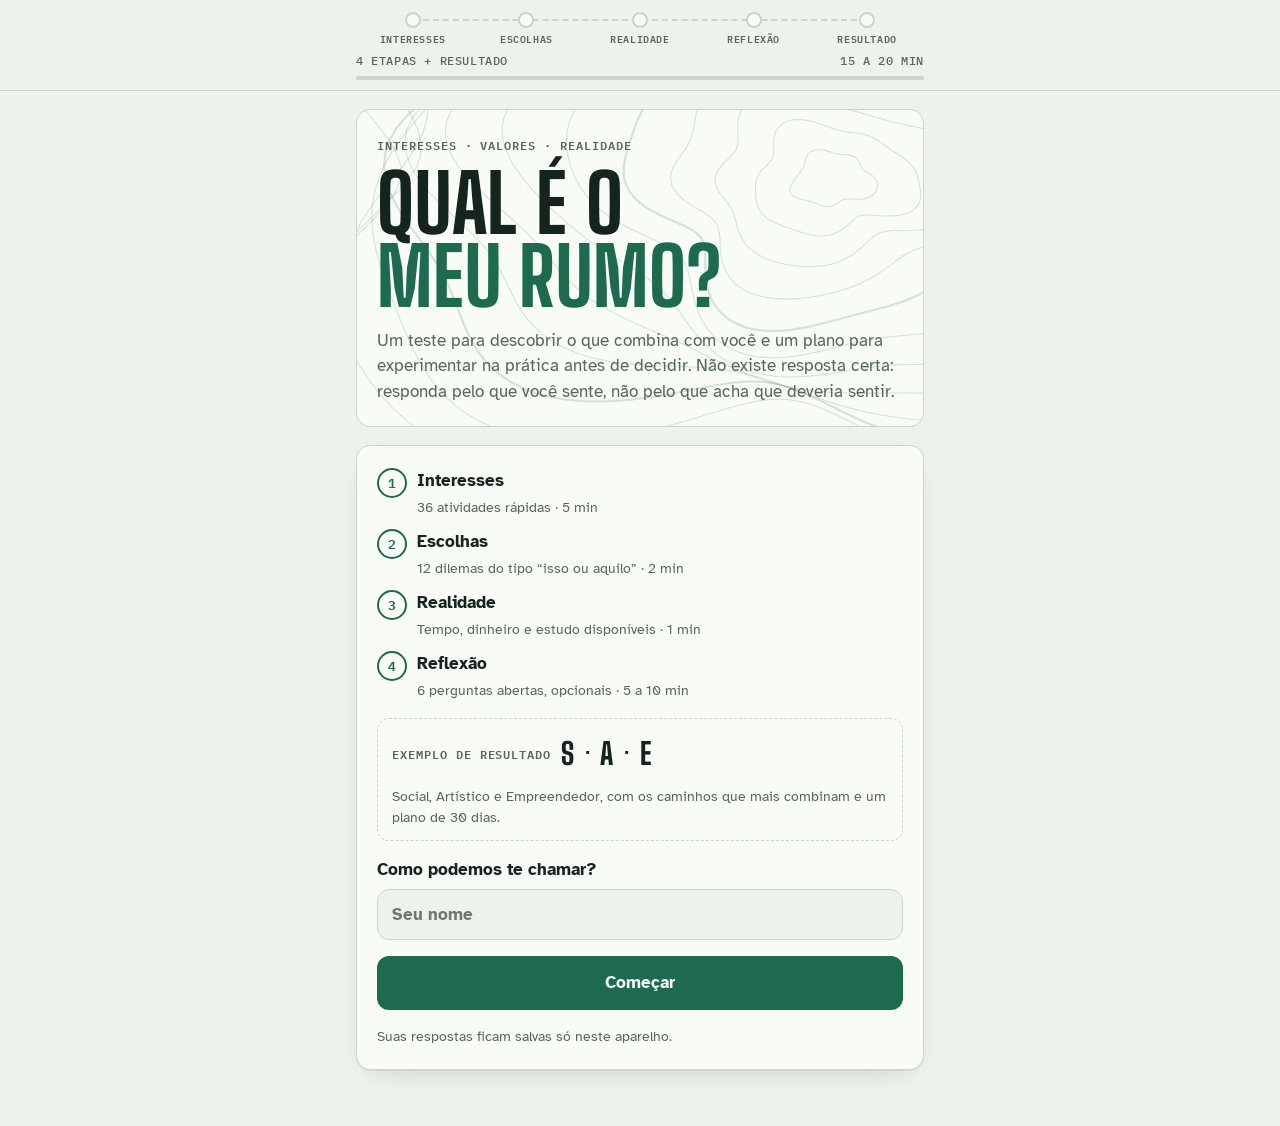
==== commit a0229734: "Deixa o texto do teste em linguagem neutra Remove as marcas de feminino herdadas da versão feita par" ====
--- a/index.html
+++ b/index.html
@@ -229,11 +229,11 @@
 "use strict";
 const TYPES = {
   R:{nome:"Realista", ap:"Mão na massa", desc:"Você gosta de coisas concretas: usar as mãos, ferramentas, o corpo, cuidar de plantas ou animais. Ver o resultado na hora te satisfaz."},
-  I:{nome:"Investigativa", ap:"Curiosa", desc:"Você gosta de entender como as coisas funcionam, pesquisar, analisar e resolver problemas difíceis. Perguntas te movem."},
-  A:{nome:"Artística", ap:"Criativa", desc:"Você gosta de criar, se expressar e deixar as coisas bonitas. Precisa de espaço para ideias novas e sofre com tudo engessado."},
-  S:{nome:"Social", ap:"Cuidadora", desc:"Você gosta de ajudar, ensinar, ouvir e cuidar de pessoas. Ver alguém melhorar por sua causa é o que dá sentido."},
-  E:{nome:"Empreendedora", ap:"Realizadora", desc:"Você gosta de liderar, convencer, vender e fazer as coisas acontecerem. Metas e desafios te animam."},
-  C:{nome:"Convencional", ap:"Organizadora", desc:"Você gosta de ordem, planejamento, números e processos claros. Fazer bem feito e sem erro te dá prazer."}
+  I:{nome:"Investigativo", ap:"Curiosidade", desc:"Você gosta de entender como as coisas funcionam, pesquisar, analisar e resolver problemas difíceis. Perguntas te movem."},
+  A:{nome:"Artístico", ap:"Criatividade", desc:"Você gosta de criar, se expressar e deixar as coisas bonitas. Precisa de espaço para ideias novas e sofre com tudo engessado."},
+  S:{nome:"Social", ap:"Cuidado com pessoas", desc:"Você gosta de ajudar, ensinar, ouvir e cuidar de pessoas. Ver alguém melhorar por sua causa é o que dá sentido."},
+  E:{nome:"Empreendedor", ap:"Fazer acontecer", desc:"Você gosta de liderar, convencer, vender e fazer as coisas acontecerem. Metas e desafios te animam."},
+  C:{nome:"Convencional", ap:"Organização", desc:"Você gosta de ordem, planejamento, números e processos claros. Fazer bem feito e sem erro te dá prazer."}
 };
 const TORDER = ["R","I","A","S","E","C"];
 
@@ -256,13 +256,13 @@
   ["S","Cuidar de pessoas doentes, idosas ou de crianças"],
   ["E","Abrir e tocar o seu próprio negócio"],
   ["C","Seguir um processo bem definido, com passo a passo"],
-  ["R","Fazer um trabalho manual que exige precisão (costura, unhas, curativos)"],
+  ["R","Fazer um trabalho manual que exige precisão (costura, marcenaria, unhas, curativos)"],
   ["I","Resolver quebra-cabeças, enigmas ou problemas difíceis"],
   ["A","Decorar ambientes ou montar looks"],
   ["S","Fazer trabalho voluntário por uma causa"],
   ["E","Negociar preços, acordos ou condições"],
   ["C","Conferir detalhes e encontrar erros que ninguém viu"],
-  ["R","Trabalhar se movimentando, em vez de passar o dia sentada"],
+  ["R","Trabalhar se movimentando, em vez de passar o dia atrás de uma mesa"],
   ["I","Ler sobre ciência, psicologia ou comportamento humano"],
   ["A","Inventar receitas, produtos ou ideias novas"],
   ["S","Atender e acolher pessoas com paciência"],
@@ -284,9 +284,9 @@
 
 const PAIRS = [
   {a:["Salário fixo todo mês, sem surpresa","estab"], b:["Ganho variável, mas sem teto","variavel"]},
-  {a:["Lidar com gente o dia inteiro","pessoas"], b:["Trabalhar concentrada, mais na minha","sozinha"]},
+  {a:["Lidar com gente o dia inteiro","pessoas"], b:["Trabalhar com foco, mais na minha","individual"]},
   {a:["Rotina previsível, sei o que me espera","rotina"], b:["Cada dia diferente do outro","variedade"]},
-  {a:["Ser dona do meu próprio negócio","dona"], b:["Ser contratada, sem a dor de cabeça de gerir","empregada"]},
+  {a:["Ter meu próprio negócio","negocio"], b:["Ter um emprego, sem a dor de cabeça de gerir um negócio","emprego"]},
   {a:["Estudar 4 ou 5 anos para ter uma profissão sólida","longo"], b:["Começar em poucos meses e aprender na prática","curto"]},
   {a:["Aparecer e ser a cara do trabalho","visivel"], b:["Ficar nos bastidores, fazendo acontecer","bastidor"]},
   {a:["Trabalho prático, com as mãos","maos"], b:["Trabalho de cabeça, no computador ou no papel","mente"]},
@@ -297,8 +297,8 @@
   {a:["Ver alguém melhorar por minha causa","ajudar"], b:["Ver algo que eu criei, pronto e bonito","criar"]}
 ];
 const DIMS = {
-  estab:"Salário fixo", variavel:"Ganho por resultado", pessoas:"Lidar com pessoas", sozinha:"Trabalhar concentrada",
-  rotina:"Rotina previsível", variedade:"Dias variados", dona:"Ser dona do negócio", empregada:"Ser contratada",
+  estab:"Salário fixo", variavel:"Ganho por resultado", pessoas:"Lidar com pessoas", individual:"Trabalho mais individual",
+  rotina:"Rotina previsível", variedade:"Dias variados", negocio:"Ter o próprio negócio", emprego:"Ter um emprego",
   longo:"Formação longa e sólida", curto:"Começar rápido", visivel:"Aparecer", bastidor:"Bastidores",
   maos:"Trabalho prático", mente:"Trabalho intelectual", lider:"Liderar", executar:"Executar bem",
   dinheiro:"Ganhar bem", proposito:"Amar o que faz", remoto:"Trabalhar de casa", presencial:"Presencial, com gente",
@@ -323,7 +323,7 @@
   "Se dinheiro não fosse problema por um ano, como seria uma terça-feira sua?",
   "De quem você sente uma pontinha de inveja, da vida ou do trabalho? O que exatamente?",
   "O que você tem certeza de que NÃO quer para a sua vida?",
-  "O que você já fez e te deixou orgulhosa de si mesma?"
+  "De tudo o que você já fez, do que você mais se orgulha?"
 ];
 
 const ASK = [
@@ -336,58 +336,58 @@
 
 /* rx: peso RIASEC (0-3) · pre/con: preferências que combinam ou conflitam · ent: tempo até começar · inv: investimento (0-3) · fac: exige faculdade · rem: remoto (0-2) · renda */
 const PATHS = [
-  {id:"enf", nome:"Enfermagem", desc:"Cuidar de pacientes na prática, em hospitais, postos e clínicas.", form:"Técnico (cerca de 2 anos) ou faculdade (5 anos)", rx:{S:3,R:2,I:2}, pre:["pessoas","presencial","proposito","estab","maos","ajudar"], con:["remoto","sozinha"], ent:"medio", inv:2, fac:false, rem:0, renda:"fixa",
+  {id:"enf", nome:"Enfermagem", desc:"Cuidar de pacientes na prática, em hospitais, postos e clínicas.", form:"Técnico (cerca de 2 anos) ou faculdade (5 anos)", rx:{S:3,R:2,I:2}, pre:["pessoas","presencial","proposito","estab","maos","ajudar"], con:["remoto","individual"], ent:"medio", inv:2, fac:false, rem:0, renda:"fixa",
    teste:"Converse com 3 profissionais de enfermagem sobre a rotina real, acompanhe parte de um plantão se for permitido e faça um curso livre de primeiros socorros.", passo:"Marque 20 minutos com alguém da enfermagem e pergunte o que é melhor e o que é pior na profissão."},
   {id:"psi", nome:"Psicologia", desc:"Entender e ajudar pessoas em consultório, empresas, escolas ou na saúde.", form:"Faculdade de 5 anos", rx:{S:3,I:3,A:1}, pre:["pessoas","proposito","longo","ajudar","mente"], con:["curto","maos"], ent:"longo", inv:3, fac:true, rem:1, renda:"ambas",
-   teste:"Faça um curso introdutório gratuito de psicologia, leia um livro da área e converse com 2 psicólogas sobre a faculdade e o mercado.", passo:"Assista a uma aula introdutória gratuita e anote o que mais prendeu sua atenção."},
+   teste:"Faça um curso introdutório gratuito de psicologia, leia um livro da área e converse com 2 pessoas formadas em psicologia sobre a faculdade e o mercado.", passo:"Assista a uma aula introdutória gratuita e anote o que mais prendeu sua atenção."},
   {id:"nut", nome:"Nutrição", desc:"Orientar a alimentação para saúde, estética ou esporte, em consultório, hospital ou online.", form:"Faculdade de 4 anos", rx:{I:3,S:3,R:1}, pre:["ajudar","proposito","longo","pessoas","mente"], con:["curto"], ent:"longo", inv:3, fac:true, rem:1, renda:"ambas",
-   teste:"Faça um curso livre de nutrição básica, acompanhe por 2 semanas o trabalho de nutricionistas nas redes e converse com um profissional.", passo:"Compare duas faculdades de nutrição (presencial e EAD): preço, duração e disciplinas."},
-  {id:"gas", nome:"Gastronomia e confeitaria", desc:"Criar e produzir comida com técnica, para vender, ensinar ou trabalhar em cozinhas.", form:"Cursos livres ou técnico; dá para começar já", rx:{R:3,A:2,E:2}, pre:["maos","criar","dona","variavel","presencial"], con:["remoto"], ent:"curto", inv:2, fac:false, rem:0, renda:"variavel",
-   teste:"Desenvolva um produto, venda uma fornada para conhecidos num fim de semana e anote custo, lucro e o quanto curtiu o processo.", passo:"Escolha uma receita que você faria com orgulho e calcule quanto custa cada unidade."},
-  {id:"pub", nome:"Carreira pública (concursos)", desc:"Estabilidade e bons salários em tribunais, INSS, bancos públicos e prefeituras.", form:"Muitos são de nível médio; 1 a 2 anos de estudo", rx:{C:3,I:2,E:1}, pre:["estab","rotina","executar","mente","dinheiro","bastidor"], con:["variavel","dona"], ent:"medio", inv:1, fac:false, rem:0, renda:"fixa",
+   teste:"Faça um curso livre de nutrição básica, acompanhe por 2 semanas o trabalho de nutricionistas nas redes e converse com alguém da área.", passo:"Compare duas faculdades de nutrição (presencial e EAD): preço, duração e disciplinas."},
+  {id:"gas", nome:"Gastronomia e confeitaria", desc:"Criar e produzir comida com técnica, para vender, ensinar ou trabalhar em cozinhas.", form:"Cursos livres ou técnico; dá para começar já", rx:{R:3,A:2,E:2}, pre:["maos","criar","negocio","variavel","presencial"], con:["remoto"], ent:"curto", inv:2, fac:false, rem:0, renda:"variavel",
+   teste:"Desenvolva um produto, venda uma fornada para pessoas conhecidas num fim de semana e anote custo, lucro e o quanto curtiu o processo.", passo:"Escolha uma receita que você faria com orgulho e calcule quanto custa cada unidade."},
+  {id:"pub", nome:"Carreira pública (concursos)", desc:"Estabilidade e bons salários em tribunais, INSS, bancos públicos e prefeituras.", form:"Muitos são de nível médio; 1 a 2 anos de estudo", rx:{C:3,I:2,E:1}, pre:["estab","rotina","executar","mente","dinheiro","bastidor"], con:["variavel","negocio"], ent:"medio", inv:1, fac:false, rem:0, renda:"fixa",
    teste:"Resolva uma prova antiga do concurso que mais te atrai e estude 1 hora por dia durante 30 dias para ver se aguenta a rotina.", passo:"Liste 3 concursos com salário e requisitos que fazem sentido para você."},
   {id:"adm", nome:"Administração e gestão", desc:"Organizar equipes, processos e números de empresas, hospitais ou do próprio negócio.", form:"Tecnólogo (2 anos) ou bacharelado (4 anos), inclusive EAD", rx:{E:3,C:3,S:1}, pre:["lider","mente","dinheiro","estab","pessoas"], con:["maos"], ent:"medio", inv:2, fac:false, rem:1, renda:"fixa",
-   teste:"Faça um curso curto de gestão ou Excel, acompanhe um gestor por um dia e assuma a organização de um projeto real.", passo:"Anote tudo que você já organizou na vida e onde foi você quem resolveu."},
-  {id:"fin", nome:"Finanças e contabilidade", desc:"Cuidar do dinheiro de empresas e pessoas: contas, impostos e planejamento.", form:"Técnico (2 anos) ou faculdade (4 anos)", rx:{C:3,I:2,E:1}, pre:["mente","rotina","estab","bastidor","remoto","sozinha"], con:["visivel","maos"], ent:"medio", inv:2, fac:false, rem:2, renda:"fixa",
+   teste:"Faça um curso curto de gestão ou Excel, acompanhe por um dia a rotina de quem faz gestão e assuma a organização de um projeto real.", passo:"Anote tudo que você já organizou na vida e onde foi você quem resolveu."},
+  {id:"fin", nome:"Finanças e contabilidade", desc:"Cuidar do dinheiro de empresas e pessoas: contas, impostos e planejamento.", form:"Técnico (2 anos) ou faculdade (4 anos)", rx:{C:3,I:2,E:1}, pre:["mente","rotina","estab","bastidor","remoto","individual"], con:["visivel","maos"], ent:"medio", inv:2, fac:false, rem:2, renda:"fixa",
    teste:"Faça um curso gratuito de contabilidade básica ou Excel financeiro e organize as finanças da casa ou de um pequeno negócio por um mês.", passo:"Monte uma planilha com os gastos do último mês e repare se a tarefa te dá prazer ou tédio."},
   {id:"mkt", nome:"Marketing digital", desc:"Cuidar das redes sociais, anúncios e da comunicação de negócios.", form:"Cursos livres; dá para começar em meses", rx:{E:3,A:2,C:1}, pre:["criar","remoto","variedade","variavel","curto","mente"], con:["maos"], ent:"curto", inv:1, fac:false, rem:2, renda:"ambas",
    teste:"Cuide do Instagram de um negócio local por 30 dias (pode ser de graça no começo): planeje, poste e meça os resultados.", passo:"Escolha um comércio que você admira e anote 5 ideias de post que melhorariam o perfil dele."},
-  {id:"cont", nome:"Criação de conteúdo", desc:"Produzir vídeos e posts sobre um tema e ganhar com parcerias, produtos ou audiência.", form:"Sem formação obrigatória; exige constância", rx:{A:3,E:3,S:1}, pre:["visivel","criar","dona","variavel","remoto","variedade","curto"], con:["bastidor","estab"], ent:"curto", inv:1, fac:false, rem:2, renda:"variavel",
+  {id:"cont", nome:"Criação de conteúdo", desc:"Produzir vídeos e posts sobre um tema e ganhar com parcerias, produtos ou audiência.", form:"Sem formação obrigatória; exige constância", rx:{A:3,E:3,S:1}, pre:["visivel","criar","negocio","variavel","remoto","variedade","curto"], con:["bastidor","estab"], ent:"curto", inv:1, fac:false, rem:2, renda:"variavel",
    teste:"Publique 3 conteúdos por semana sobre um tema que você domina, por 30 dias, e veja se o processo te anima mesmo sem retorno rápido.", passo:"Liste 10 temas sobre os quais você falaria por horas e escolha um."},
-  {id:"des", nome:"Design gráfico", desc:"Criar identidades visuais, posts, embalagens e materiais para marcas.", form:"Cursos livres ou tecnólogo", rx:{A:3,R:1,I:1,C:1}, pre:["criar","remoto","bastidor","sozinha","mente","curto"], con:["visivel"], ent:"curto", inv:1, fac:false, rem:2, renda:"ambas",
-   teste:"Faça um curso gratuito de Canva ou Figma e crie 5 peças reais para negócios de conhecidos.", passo:"Recrie no Canva um post de uma marca que você acha bonita, só para sentir o processo."},
-  {id:"foto", nome:"Fotografia e vídeo", desc:"Registrar pessoas, eventos e produtos e editar vídeos para marcas e redes.", form:"Cursos livres; começa com o celular", rx:{A:3,R:2,E:1}, pre:["criar","variedade","variavel","dona","maos","presencial"], con:["rotina"], ent:"curto", inv:2, fac:false, rem:1, renda:"variavel",
+  {id:"des", nome:"Design gráfico", desc:"Criar identidades visuais, posts, embalagens e materiais para marcas.", form:"Cursos livres ou tecnólogo", rx:{A:3,R:1,I:1,C:1}, pre:["criar","remoto","bastidor","individual","mente","curto"], con:["visivel"], ent:"curto", inv:1, fac:false, rem:2, renda:"ambas",
+   teste:"Faça um curso gratuito de Canva ou Figma e crie 5 peças reais para negócios de pessoas conhecidas.", passo:"Recrie no Canva um post de uma marca que você acha bonita, só para sentir o processo."},
+  {id:"foto", nome:"Fotografia e vídeo", desc:"Registrar pessoas, eventos e produtos e editar vídeos para marcas e redes.", form:"Cursos livres; começa com o celular", rx:{A:3,R:2,E:1}, pre:["criar","variedade","variavel","negocio","maos","presencial"], con:["rotina"], ent:"curto", inv:2, fac:false, rem:1, renda:"variavel",
    teste:"Faça um ensaio gratuito com 3 pessoas usando o celular, edite e entregue. Repare se você quer fazer de novo.", passo:"Fotografe 20 imagens de um mesmo tema nesta semana e escolha as 3 melhores."},
-  {id:"edu", nome:"Educação e pedagogia", desc:"Ensinar crianças, jovens ou adultos em escolas, reforço escolar ou cursos.", form:"Licenciatura (4 anos); reforço dá para começar já", rx:{S:3,A:2,C:1}, pre:["pessoas","ajudar","proposito","estab","rotina","presencial"], con:["sozinha"], ent:"longo", inv:2, fac:true, rem:1, renda:"fixa",
-   teste:"Dê aulas de reforço ou ensine algo que você sabe para 2 ou 3 pessoas durante um mês.", passo:"Ofereça ensinar uma habilidade sua a alguém próximo e marque o primeiro encontro."},
-  {id:"est", nome:"Estética e beleza", desc:"Maquiagem, sobrancelhas, unhas, cabelo ou estética facial e corporal.", form:"Cursos de 1 a 6 meses; tecnólogo opcional", rx:{R:3,A:2,S:2,E:2}, pre:["maos","pessoas","dona","variavel","presencial","curto","criar"], con:["remoto"], ent:"curto", inv:2, fac:false, rem:0, renda:"variavel",
-   teste:"Faça um curso curto na área que mais te atrai e atenda 5 pessoas conhecidas a preço de custo, pedindo opinião sincera.", passo:"Pesquise cursos de 1 a 3 meses na sua cidade e quanto cobram as profissionais da área."},
+  {id:"edu", nome:"Educação e pedagogia", desc:"Ensinar crianças, jovens ou adultos em escolas, reforço escolar ou cursos.", form:"Licenciatura (4 anos); reforço dá para começar já", rx:{S:3,A:2,C:1}, pre:["pessoas","ajudar","proposito","estab","rotina","presencial"], con:["individual"], ent:"longo", inv:2, fac:true, rem:1, renda:"fixa",
+   teste:"Dê aulas de reforço ou ensine algo que você sabe para 2 ou 3 pessoas durante um mês.", passo:"Ofereça ensinar uma habilidade sua a alguém da sua convivência e marque o primeiro encontro."},
+  {id:"est", nome:"Estética e beleza", desc:"Maquiagem, sobrancelhas, unhas, cabelo ou estética facial e corporal.", form:"Cursos de 1 a 6 meses; tecnólogo opcional", rx:{R:3,A:2,S:2,E:2}, pre:["maos","pessoas","negocio","variavel","presencial","curto","criar"], con:["remoto"], ent:"curto", inv:2, fac:false, rem:0, renda:"variavel",
+   teste:"Faça um curso curto na área que mais te atrai e atenda 5 pessoas conhecidas a preço de custo, pedindo opinião sincera.", passo:"Pesquise cursos de 1 a 3 meses na sua cidade e quanto se cobra pelo serviço na região."},
   {id:"fis", nome:"Fisioterapia", desc:"Reabilitar movimentos e aliviar dores em clínicas, hospitais e no esporte.", form:"Faculdade de 5 anos", rx:{S:3,R:3,I:2}, pre:["maos","pessoas","ajudar","longo","presencial","proposito"], con:["remoto"], ent:"longo", inv:3, fac:true, rem:0, renda:"ambas",
-   teste:"Converse com 2 fisioterapeutas, acompanhe um atendimento se possível e assista a uma aula introdutória de anatomia.", passo:"Pergunte a um fisioterapeuta o que ele faria diferente se começasse hoje."},
-  {id:"lab", nome:"Farmácia e análises clínicas", desc:"Medicamentos, exames e laboratório, com rigor técnico.", form:"Técnico (2 anos) ou faculdade (5 anos)", rx:{I:3,C:2,R:2}, pre:["mente","rotina","bastidor","estab","longo"], con:["visivel","dona"], ent:"longo", inv:3, fac:false, rem:0, renda:"fixa",
+   teste:"Converse com 2 fisioterapeutas, acompanhe um atendimento se possível e assista a uma aula introdutória de anatomia.", passo:"Pergunte a alguém da fisioterapia o que faria diferente se começasse hoje."},
+  {id:"lab", nome:"Farmácia e análises clínicas", desc:"Medicamentos, exames e laboratório, com rigor técnico.", form:"Técnico (2 anos) ou faculdade (5 anos)", rx:{I:3,C:2,R:2}, pre:["mente","rotina","bastidor","estab","longo"], con:["visivel","negocio"], ent:"longo", inv:3, fac:false, rem:0, renda:"fixa",
    teste:"Visite um laboratório ou farmácia, converse com quem trabalha lá e faça um curso livre de biossegurança.", passo:"Pesquise a diferença entre farmácia, biomedicina e técnico em análises clínicas."},
   {id:"dir", nome:"Direito", desc:"Defender pessoas e empresas, interpretar leis e abrir portas para concursos jurídicos.", form:"Faculdade de 5 anos", rx:{E:3,I:2,S:2,C:2}, pre:["mente","longo","lider","dinheiro","visivel","estab"], con:["maos","curto"], ent:"longo", inv:3, fac:true, rem:1, renda:"ambas",
-   teste:"Assista a audiências públicas no fórum, leia um caso real e converse com 2 advogadas sobre a rotina.", passo:"Assista a uma aula introdutória gratuita de Direito e veja se o raciocínio te prende."},
-  {id:"tec", nome:"Tecnologia e dados", desc:"Programação, análise de dados ou suporte, com muitas vagas remotas.", form:"Cursos de 6 a 12 meses ou tecnólogo", rx:{I:3,C:2,R:1}, pre:["mente","remoto","sozinha","dinheiro","bastidor"], con:["pessoas","maos"], ent:"medio", inv:1, fac:false, rem:2, renda:"fixa",
+   teste:"Assista a audiências públicas no fórum, leia um caso real e converse com 2 pessoas da advocacia sobre a rotina.", passo:"Assista a uma aula introdutória gratuita de Direito e veja se o raciocínio te prende."},
+  {id:"tec", nome:"Tecnologia e dados", desc:"Programação, análise de dados ou suporte, com muitas vagas remotas.", form:"Cursos de 6 a 12 meses ou tecnólogo", rx:{I:3,C:2,R:1}, pre:["mente","remoto","individual","dinheiro","bastidor"], con:["pessoas","maos"], ent:"medio", inv:1, fac:false, rem:2, renda:"fixa",
    teste:"Faça um curso gratuito de lógica de programação ou de análise de dados e termine um projeto pequeno do começo ao fim.", passo:"Faça a primeira aula de um curso gratuito de programação e veja se o desafio te dá vontade de continuar."},
   {id:"rh", nome:"Recursos humanos", desc:"Recrutar, treinar e cuidar das pessoas dentro das empresas.", form:"Tecnólogo (2 anos) ou faculdade", rx:{S:3,E:2,C:2}, pre:["pessoas","estab","rotina","ajudar","presencial","mente"], con:["maos"], ent:"medio", inv:2, fac:false, rem:1, renda:"fixa",
-   teste:"Faça um curso livre de RH e converse com alguém do RH de uma empresa ou hospital sobre o dia a dia.", passo:"Ajude um conhecido a melhorar o currículo e repare se gostou do processo."},
-  {id:"ven", nome:"Vendas e negociação", desc:"Vender produtos e serviços, com ganho que cresce junto com o resultado.", form:"Sem formação obrigatória", rx:{E:3,S:2,C:1}, pre:["pessoas","variavel","dinheiro","curto","visivel","variedade"], con:["sozinha","estab"], ent:"curto", inv:0, fac:false, rem:1, renda:"variavel",
+   teste:"Faça um curso livre de RH e converse com alguém do RH de uma empresa ou hospital sobre o dia a dia.", passo:"Ajude alguém a melhorar o currículo e repare se gostou do processo."},
+  {id:"ven", nome:"Vendas e negociação", desc:"Vender produtos e serviços, com ganho que cresce junto com o resultado.", form:"Sem formação obrigatória", rx:{E:3,S:2,C:1}, pre:["pessoas","variavel","dinheiro","curto","visivel","variedade"], con:["individual","estab"], ent:"curto", inv:0, fac:false, rem:1, renda:"variavel",
    teste:"Revenda um produto que você usa e gosta por 30 dias e anote quanto vendeu e como se sentiu abordando pessoas.", passo:"Escolha um produto e ofereça para 5 pessoas nesta semana."},
-  {id:"neg", nome:"Negócio próprio", desc:"Criar algo seu, um produto, serviço ou loja, com liberdade e risco.", form:"Sem formação obrigatória; exige capital e gestão", rx:{E:3,A:2,C:1}, pre:["dona","lider","variavel","dinheiro","variedade","visivel"], con:["estab","rotina","empregada"], ent:"curto", inv:3, fac:false, rem:1, renda:"variavel",
+  {id:"neg", nome:"Negócio próprio", desc:"Criar algo seu, um produto, serviço ou loja, com liberdade e risco.", form:"Sem formação obrigatória; exige capital e gestão", rx:{E:3,A:2,C:1}, pre:["negocio","lider","variavel","dinheiro","variedade","visivel"], con:["estab","rotina","emprego"], ent:"curto", inv:3, fac:false, rem:1, renda:"variavel",
    teste:"Valide uma ideia pequena: faça 10 vendas antes de investir pesado e calcule se o lucro compensa o esforço.", passo:"Escreva 3 ideias de negócio e, para cada uma, quem pagaria e quanto."},
-  {id:"cur", nome:"Cursos e ensino online", desc:"Transformar o que você sabe em aulas, mentorias ou cursos digitais.", form:"Sem formação obrigatória; exige saber algo bem", rx:{E:3,S:2,A:2}, pre:["visivel","dona","remoto","ajudar","variavel","criar"], con:["bastidor","estab"], ent:"curto", inv:1, fac:false, rem:2, renda:"variavel",
+  {id:"cur", nome:"Cursos e ensino online", desc:"Transformar o que você sabe em aulas, mentorias ou cursos digitais.", form:"Sem formação obrigatória; exige saber algo bem", rx:{E:3,S:2,A:2}, pre:["visivel","negocio","remoto","ajudar","variavel","criar"], con:["bastidor","estab"], ent:"curto", inv:1, fac:false, rem:2, renda:"variavel",
    teste:"Ensine uma habilidade sua numa aula ao vivo gratuita para 5 a 10 pessoas e peça feedback.", passo:"Liste o que você sabe fazer melhor que a maioria das pessoas à sua volta."},
   {id:"ass", nome:"Assistente virtual e secretariado", desc:"Organizar agendas, e-mails e rotinas de profissionais e empresas, de casa.", form:"Cursos livres; dá para começar em semanas", rx:{C:3,S:2,E:1}, pre:["remoto","rotina","executar","bastidor","curto","mente"], con:["lider","visivel"], ent:"curto", inv:0, fac:false, rem:2, renda:"ambas",
-   teste:"Ofereça organização de agenda e atendimento para 2 profissionais autônomos por um mês.", passo:"Pergunte a 3 profissionais autônomos qual tarefa de organização mais toma tempo deles."},
-  {id:"mod", nome:"Moda, costura e artesanato", desc:"Criar roupas, acessórios ou peças à mão, para vender ou sob encomenda.", form:"Cursos livres ou técnico", rx:{A:3,R:3,E:1}, pre:["maos","criar","dona","sozinha","variavel","bastidor"], con:["estab"], ent:"curto", inv:2, fac:false, rem:1, renda:"variavel",
+   teste:"Ofereça organização de agenda e atendimento para 2 pessoas que trabalham por conta própria, por um mês.", passo:"Pergunte a 3 pessoas que trabalham por conta própria qual tarefa de organização mais toma o tempo delas."},
+  {id:"mod", nome:"Moda, costura e artesanato", desc:"Criar roupas, acessórios ou peças à mão, para vender ou sob encomenda.", form:"Cursos livres ou técnico", rx:{A:3,R:3,E:1}, pre:["maos","criar","negocio","individual","variavel","bastidor"], con:["estab"], ent:"curto", inv:2, fac:false, rem:1, renda:"variavel",
    teste:"Faça uma peça por semana durante 4 semanas e tente vender pelo menos 2.", passo:"Escolha uma peça simples e assista a um tutorial completo de como fazê-la."},
   {id:"vet", nome:"Animais e meio ambiente", desc:"Veterinária, cuidado com animais, agro ou sustentabilidade.", form:"Faculdade (5 anos) ou técnico (agropecuária, meio ambiente)", rx:{R:3,I:3,S:1}, pre:["maos","presencial","proposito","longo","variedade"], con:["remoto"], ent:"longo", inv:3, fac:true, rem:0, renda:"ambas",
-   teste:"Seja voluntária numa ONG de animais ou num projeto ambiental por 4 fins de semana.", passo:"Procure uma ONG ou clínica veterinária perto de você e pergunte se aceitam voluntários."},
-  {id:"evt", nome:"Eventos e turismo", desc:"Planejar festas, casamentos, viagens e experiências.", form:"Cursos livres ou tecnólogo", rx:{E:3,S:2,C:2,A:1}, pre:["variedade","pessoas","lider","presencial","criar","variavel"], con:["rotina","sozinha"], ent:"curto", inv:1, fac:false, rem:0, renda:"variavel",
-   teste:"Organize do zero um evento pequeno (aniversário, encontro, jantar) com orçamento e cronograma.", passo:"Ofereça ajuda para organizar o próximo evento de alguém próximo."},
+   teste:"Faça trabalho voluntário numa ONG de animais ou num projeto ambiental por 4 fins de semana.", passo:"Procure uma ONG ou clínica veterinária perto de você e pergunte se dá para fazer trabalho voluntário lá."},
+  {id:"evt", nome:"Eventos e turismo", desc:"Planejar festas, casamentos, viagens e experiências.", form:"Cursos livres ou tecnólogo", rx:{E:3,S:2,C:2,A:1}, pre:["variedade","pessoas","lider","presencial","criar","variavel"], con:["rotina","individual"], ent:"curto", inv:1, fac:false, rem:0, renda:"variavel",
+   teste:"Organize do zero um evento pequeno (aniversário, encontro, jantar) com orçamento e cronograma.", passo:"Ofereça ajuda para organizar o próximo evento da família ou de alguém da sua convivência."},
   {id:"soc", nome:"Serviço social", desc:"Garantir direitos e apoiar famílias na saúde, na assistência e na educação.", form:"Faculdade de 4 anos", rx:{S:3,C:2,E:1}, pre:["ajudar","proposito","pessoas","estab","longo","presencial"], con:["remoto","dinheiro"], ent:"longo", inv:2, fac:true, rem:0, renda:"fixa",
-   teste:"Converse com a assistente social de um hospital ou CRAS e faça um voluntariado social por um mês.", passo:"Descubra o que faz a assistente social do lugar onde você trabalha ou mora."}
+   teste:"Converse com a equipe de serviço social de um hospital ou CRAS e faça um voluntariado social por um mês.", passo:"Descubra como funciona o serviço social do lugar onde você trabalha ou mora."}
 ];
 
 const CRIT = ["Me deu energia", "Tenho jeito para isso", "Cabe na minha vida", "Me vejo nisso em 5 anos"];
@@ -474,9 +474,9 @@
     <div class="sample">
       <span class="kicker">Exemplo de resultado</span>
       <span class="letters">S · A · E</span>
-      <span class="small">Social, Artística e Empreendedora, com os caminhos que mais combinam e um plano de 30 dias.</span>
+      <span class="small">Social, Artístico e Empreendedor, com os caminhos que mais combinam e um plano de 30 dias.</span>
     </div>
-    <label class="f" for="nm">Como você quer ser chamada?
+    <label class="f" for="nm">Como podemos te chamar?
       <input class="input" id="nm" type="text" autocomplete="given-name" maxlength="40" placeholder="Seu nome" value="${esc(S.name)}">
     </label>
     ${started
@@ -749,7 +749,7 @@
     <canvas id="topo" aria-hidden="true"></canvas>
     <p class="kicker">${S.name ? esc(S.name) + ", seu" : "Seu"} código de interesses</p>
     <div class="code" aria-label="Código ${code.join(" ")}">${code.map((t, k) => `${k ? "<i>·</i>" : ""}<span style="color:var(--t-${t})">${t}</span>`).join("")}</div>
-    <p class="lead">Você é principalmente <b>${TYPES[code[0]].nome}</b>, <b>${TYPES[code[1]].nome}</b> e <b>${TYPES[code[2]].nome}</b>. Esse é o seu código Holland (RIASEC), o modelo mais usado em orientação profissional.</p>
+    <p class="lead">Seu perfil é principalmente <b>${TYPES[code[0]].nome}</b>, <b>${TYPES[code[1]].nome}</b> e <b>${TYPES[code[2]].nome}</b>. Esse é o seu código Holland (RIASEC), o modelo mais usado em orientação profissional.</p>
   </section>
 
   <section class="card sec">
@@ -806,7 +806,7 @@
     <textarea class="copybox" id="copybox" readonly hidden aria-label="Resumo do resultado"></textarea>
     <p class="small">Cole no WhatsApp para conversar com alguém, ou numa conversa com o Claude para aprofundar a análise.</p>
     <div class="nav"><button class="link" data-a="review">Revisar respostas</button><button class="link" data-a="redo" id="redo">Refazer do zero</button></div>
-    <p class="note">Isto não é um diagnóstico. É um ponto de partida baseado no modelo de interesses de Holland e em métodos de design de vida. Se quiser ir mais fundo, um psicólogo de orientação profissional pode ajudar.</p>
+    <p class="note">Isto não é um diagnóstico. É um ponto de partida baseado no modelo de interesses de Holland e em métodos de design de vida. Se quiser ir mais fundo, vale buscar orientação profissional com acompanhamento psicológico.</p>
   </section>`;
   const wa = document.getElementById("wa"); if(wa) wa.href = "https://wa.me/?text=" + encodeURIComponent(summaryText(true) + "\n\nFaça o teste também: " + location.href.split("#")[0]);
   drawTopo(document.getElementById("topo"), true);
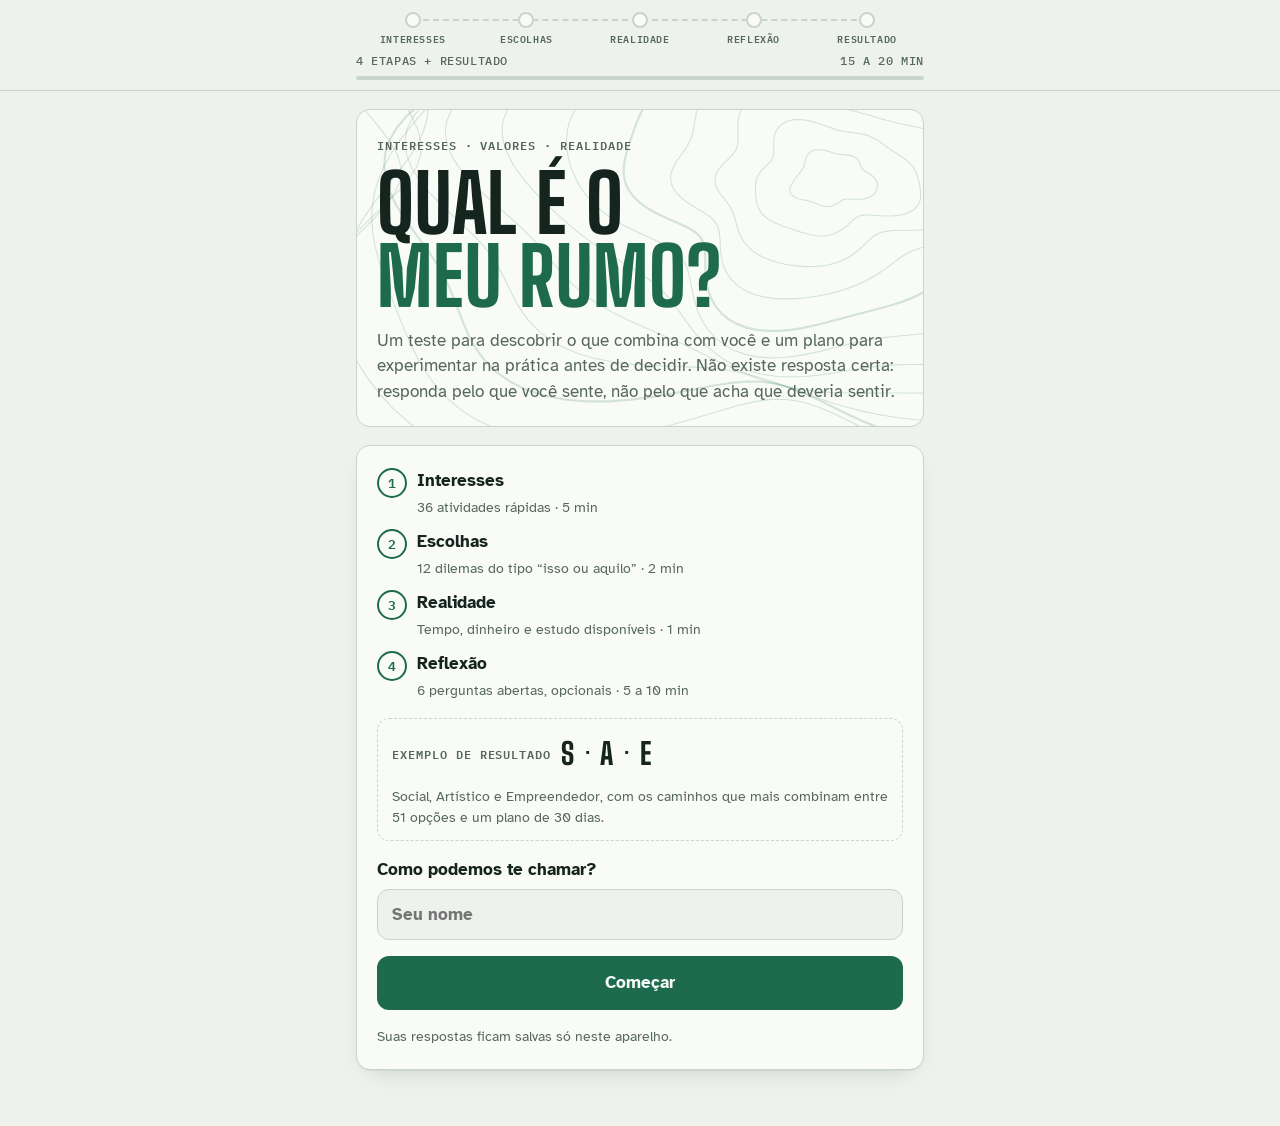
==== commit 89e42bd8: "Amplia os caminhos de 26 para 51 e compacta a lista do resultado Novos caminhos para o público em ge" ====
--- a/index.html
+++ b/index.html
@@ -187,6 +187,16 @@
 summary{cursor:pointer;font-weight:700;color:var(--accent);list-style-position:inside}
 details p{margin-top:8px}
 details p b{display:block;font:600 12px var(--f-mono);letter-spacing:.06em;text-transform:uppercase;color:var(--muted);margin-bottom:2px}
+.minis{display:flex;flex-direction:column;gap:8px;margin-top:14px}
+details.mini{border:1px solid var(--line);border-radius:12px;padding:0;background:var(--paper);min-width:0}
+details.mini.picked{border-color:var(--accent);box-shadow:0 0 0 2px var(--accent) inset}
+details.mini>summary{display:flex;align-items:center;gap:10px;padding:12px 14px;color:var(--ink);list-style:none;min-height:52px}
+details.mini>summary::-webkit-details-marker{display:none}
+details.mini>summary::after{content:"+";flex:none;width:18px;text-align:center;font:600 20px/1 var(--f-mono);color:var(--accent)}
+details.mini[open]>summary::after{content:"\2212"}
+.mrank{flex:none;min-width:30px;font:600 12px var(--f-mono);color:var(--muted);letter-spacing:.04em}
+.mname{flex:1;min-width:0;line-height:1.25}
+.mbody{padding:0 14px 14px;display:flex;flex-direction:column;gap:12px}
 .pick{align-self:flex-start;padding:10px 14px;border-radius:10px;border:1.5px solid var(--accent);background:transparent;color:var(--accent);font-weight:700}
 .pick[aria-pressed="true"]{background:var(--accent);color:var(--accent-ink)}
 .weeks{list-style:none;margin:0;padding:0;display:flex;flex-direction:column;gap:12px}
@@ -360,7 +370,7 @@
    teste:"Faça um ensaio gratuito com 3 pessoas usando o celular, edite e entregue. Repare se você quer fazer de novo.", passo:"Fotografe 20 imagens de um mesmo tema nesta semana e escolha as 3 melhores."},
   {id:"edu", nome:"Educação e pedagogia", desc:"Ensinar crianças, jovens ou adultos em escolas, reforço escolar ou cursos.", form:"Licenciatura (4 anos); reforço dá para começar já", rx:{S:3,A:2,C:1}, pre:["pessoas","ajudar","proposito","estab","rotina","presencial"], con:["individual"], ent:"longo", inv:2, fac:true, rem:1, renda:"fixa",
    teste:"Dê aulas de reforço ou ensine algo que você sabe para 2 ou 3 pessoas durante um mês.", passo:"Ofereça ensinar uma habilidade sua a alguém da sua convivência e marque o primeiro encontro."},
-  {id:"est", nome:"Estética e beleza", desc:"Maquiagem, sobrancelhas, unhas, cabelo ou estética facial e corporal.", form:"Cursos de 1 a 6 meses; tecnólogo opcional", rx:{R:3,A:2,S:2,E:2}, pre:["maos","pessoas","negocio","variavel","presencial","curto","criar"], con:["remoto"], ent:"curto", inv:2, fac:false, rem:0, renda:"variavel",
+  {id:"est", nome:"Estética e beleza", desc:"Cabelo, barbearia, maquiagem, sobrancelhas, unhas ou estética facial e corporal.", form:"Cursos de 1 a 6 meses; tecnólogo opcional", rx:{R:3,A:2,S:2,E:2}, pre:["maos","pessoas","negocio","variavel","presencial","curto","criar"], con:["remoto"], ent:"curto", inv:2, fac:false, rem:0, renda:"variavel",
    teste:"Faça um curso curto na área que mais te atrai e atenda 5 pessoas conhecidas a preço de custo, pedindo opinião sincera.", passo:"Pesquise cursos de 1 a 3 meses na sua cidade e quanto se cobra pelo serviço na região."},
   {id:"fis", nome:"Fisioterapia", desc:"Reabilitar movimentos e aliviar dores em clínicas, hospitais e no esporte.", form:"Faculdade de 5 anos", rx:{S:3,R:3,I:2}, pre:["maos","pessoas","ajudar","longo","presencial","proposito"], con:["remoto"], ent:"longo", inv:3, fac:true, rem:0, renda:"ambas",
    teste:"Converse com 2 fisioterapeutas, acompanhe um atendimento se possível e assista a uma aula introdutória de anatomia.", passo:"Pergunte a alguém da fisioterapia o que faria diferente se começasse hoje."},
@@ -376,18 +386,68 @@
    teste:"Revenda um produto que você usa e gosta por 30 dias e anote quanto vendeu e como se sentiu abordando pessoas.", passo:"Escolha um produto e ofereça para 5 pessoas nesta semana."},
   {id:"neg", nome:"Negócio próprio", desc:"Criar algo seu, um produto, serviço ou loja, com liberdade e risco.", form:"Sem formação obrigatória; exige capital e gestão", rx:{E:3,A:2,C:1}, pre:["negocio","lider","variavel","dinheiro","variedade","visivel"], con:["estab","rotina","emprego"], ent:"curto", inv:3, fac:false, rem:1, renda:"variavel",
    teste:"Valide uma ideia pequena: faça 10 vendas antes de investir pesado e calcule se o lucro compensa o esforço.", passo:"Escreva 3 ideias de negócio e, para cada uma, quem pagaria e quanto."},
-  {id:"cur", nome:"Cursos e ensino online", desc:"Transformar o que você sabe em aulas, mentorias ou cursos digitais.", form:"Sem formação obrigatória; exige saber algo bem", rx:{E:3,S:2,A:2}, pre:["visivel","negocio","remoto","ajudar","variavel","criar"], con:["bastidor","estab"], ent:"curto", inv:1, fac:false, rem:2, renda:"variavel",
+  {id:"cur", nome:"Cursos e ensino online", desc:"Transformar o que você sabe em aulas, mentorias ou cursos digitais.", form:"Sem formação obrigatória; exige saber algo bem", rx:{E:3,S:2,A:2}, pre:["visivel","negocio","remoto","ajudar","variavel"], con:["bastidor","estab"], ent:"curto", inv:1, fac:false, rem:2, renda:"variavel",
    teste:"Ensine uma habilidade sua numa aula ao vivo gratuita para 5 a 10 pessoas e peça feedback.", passo:"Liste o que você sabe fazer melhor que a maioria das pessoas à sua volta."},
   {id:"ass", nome:"Assistente virtual e secretariado", desc:"Organizar agendas, e-mails e rotinas de profissionais e empresas, de casa.", form:"Cursos livres; dá para começar em semanas", rx:{C:3,S:2,E:1}, pre:["remoto","rotina","executar","bastidor","curto","mente"], con:["lider","visivel"], ent:"curto", inv:0, fac:false, rem:2, renda:"ambas",
    teste:"Ofereça organização de agenda e atendimento para 2 pessoas que trabalham por conta própria, por um mês.", passo:"Pergunte a 3 pessoas que trabalham por conta própria qual tarefa de organização mais toma o tempo delas."},
   {id:"mod", nome:"Moda, costura e artesanato", desc:"Criar roupas, acessórios ou peças à mão, para vender ou sob encomenda.", form:"Cursos livres ou técnico", rx:{A:3,R:3,E:1}, pre:["maos","criar","negocio","individual","variavel","bastidor"], con:["estab"], ent:"curto", inv:2, fac:false, rem:1, renda:"variavel",
    teste:"Faça uma peça por semana durante 4 semanas e tente vender pelo menos 2.", passo:"Escolha uma peça simples e assista a um tutorial completo de como fazê-la."},
-  {id:"vet", nome:"Animais e meio ambiente", desc:"Veterinária, cuidado com animais, agro ou sustentabilidade.", form:"Faculdade (5 anos) ou técnico (agropecuária, meio ambiente)", rx:{R:3,I:3,S:1}, pre:["maos","presencial","proposito","longo","variedade"], con:["remoto"], ent:"longo", inv:3, fac:true, rem:0, renda:"ambas",
+  {id:"vet", nome:"Animais e meio ambiente", desc:"Veterinária, cuidado com animais, meio ambiente e sustentabilidade.", form:"Faculdade (5 anos) ou técnico (agropecuária, meio ambiente)", rx:{R:3,I:3,S:1}, pre:["maos","presencial","proposito","longo","variedade"], con:["remoto"], ent:"longo", inv:3, fac:true, rem:0, renda:"ambas",
    teste:"Faça trabalho voluntário numa ONG de animais ou num projeto ambiental por 4 fins de semana.", passo:"Procure uma ONG ou clínica veterinária perto de você e pergunte se dá para fazer trabalho voluntário lá."},
   {id:"evt", nome:"Eventos e turismo", desc:"Planejar festas, casamentos, viagens e experiências.", form:"Cursos livres ou tecnólogo", rx:{E:3,S:2,C:2,A:1}, pre:["variedade","pessoas","lider","presencial","criar","variavel"], con:["rotina","individual"], ent:"curto", inv:1, fac:false, rem:0, renda:"variavel",
    teste:"Organize do zero um evento pequeno (aniversário, encontro, jantar) com orçamento e cronograma.", passo:"Ofereça ajuda para organizar o próximo evento da família ou de alguém da sua convivência."},
   {id:"soc", nome:"Serviço social", desc:"Garantir direitos e apoiar famílias na saúde, na assistência e na educação.", form:"Faculdade de 4 anos", rx:{S:3,C:2,E:1}, pre:["ajudar","proposito","pessoas","estab","longo","presencial"], con:["remoto","dinheiro"], ent:"longo", inv:2, fac:true, rem:0, renda:"fixa",
-   teste:"Converse com a equipe de serviço social de um hospital ou CRAS e faça um voluntariado social por um mês.", passo:"Descubra como funciona o serviço social do lugar onde você trabalha ou mora."}
+   teste:"Converse com a equipe de serviço social de um hospital ou CRAS e faça um voluntariado social por um mês.", passo:"Descubra como funciona o serviço social do lugar onde você trabalha ou mora."},
+  {id:"eng", nome:"Engenharia", desc:"Projetar e melhorar obras, máquinas, fábricas e sistemas de energia, com muita matemática aplicada.", form:"Faculdade de 5 anos (civil, produção, mecânica, elétrica e outras)", rx:{I:3,R:3,C:1}, pre:["mente","longo","dinheiro","estab","bastidor"], con:["curto"], ent:"longo", inv:3, fac:true, rem:1, renda:"fixa",
+   teste:"Faça um curso gratuito de introdução à engenharia ou de AutoCAD, resolva exercícios de matemática básica por 30 dias e converse com 2 pessoas formadas em engenharia sobre o dia a dia.", passo:"Escolha 2 engenharias que chamam sua atenção e compare as disciplinas de cada curso numa faculdade perto de você."},
+  {id:"mec", nome:"Mecânica e manutenção", desc:"Consertar e manter carros, motos, máquinas industriais ou ar-condicionado.", form:"Cursos livres ou técnico (1 a 2 anos); dá para começar como auxiliar", rx:{R:3,I:1,E:1}, pre:["maos","presencial","curto","executar","negocio"], con:["remoto"], ent:"curto", inv:2, fac:false, rem:0, renda:"ambas",
+   teste:"Faça um curso curto de mecânica básica ou de refrigeração e passe alguns dias acompanhando uma oficina por dentro.", passo:"Pergunte numa oficina perto de você se dá para acompanhar o trabalho por um dia."},
+  {id:"ele", nome:"Elétrica e energia solar", desc:"Instalar e manter redes elétricas, painéis solares e automação em casas e empresas.", form:"Curso de eletricista com NR-10 (meses) ou técnico em eletrotécnica (2 anos)", rx:{R:3,I:2,C:1}, pre:["maos","curto","presencial","dinheiro","variedade"], con:["remoto"], ent:"curto", inv:2, fac:false, rem:0, renda:"ambas",
+   teste:"Faça um curso introdutório de elétrica residencial ou de energia solar e acompanhe uma instalação real com alguém da área.", passo:"Pesquise cursos de eletricista com NR-10 na sua cidade: duração, preço e se ajudam a conseguir estágio."},
+  {id:"obr", nome:"Construção civil e reformas", desc:"Construir, reformar e dar acabamento: obras, pintura, gesso, pisos e projetos de edificações.", form:"Cursos livres ou técnico em edificações (cerca de 2 anos)", rx:{R:3,C:2,E:1}, pre:["maos","presencial","curto","negocio","variavel","variedade"], con:["remoto"], ent:"curto", inv:1, fac:false, rem:0, renda:"ambas",
+   teste:"Faça um curso curto de acabamento, pintura ou leitura de projetos e ajude numa reforma de verdade, do orçamento à entrega.", passo:"Peça para acompanhar por uma manhã alguém que faz obras e reformas e pergunte quanto se cobra por serviço."},
+  {id:"log", nome:"Logística e operações", desc:"Fazer os produtos chegarem ao lugar certo: estoque, compras, transporte e e-commerce.", form:"Cursos curtos ou tecnólogo (2 anos); dá para entrar como auxiliar", rx:{C:3,E:2,R:1}, pre:["rotina","executar","estab","presencial","bastidor"], con:["visivel"], ent:"medio", inv:1, fac:false, rem:0, renda:"fixa",
+   teste:"Faça um curso gratuito de logística ou Excel e observe por uma semana como funciona o estoque de um comércio conhecido, propondo uma melhoria.", passo:"Procure vagas de auxiliar de logística na sua região e anote o que pedem e quanto pagam."},
+  {id:"med", nome:"Medicina", desc:"Diagnosticar e tratar doenças em consultórios, hospitais e na saúde pública.", form:"Faculdade de 6 anos e, em geral, mais 2 a 5 de residência", rx:{I:3,S:3,R:2}, pre:["ajudar","longo","proposito","pessoas","mente"], con:["curto"], ent:"longo", inv:3, fac:true, rem:0, renda:"ambas",
+   teste:"Faça um curso gratuito de anatomia ou fisiologia, converse com 2 pessoas que estudam ou trabalham com medicina e descubra como é a rotina de estudo para o vestibular.", passo:"Veja a nota de corte de medicina no Sisu ou o preço de uma faculdade particular perto de você."},
+  {id:"odo", nome:"Odontologia e saúde bucal", desc:"Cuidar da saúde e da estética dos dentes, com trabalho manual de muita precisão.", form:"Faculdade de 5 anos; auxiliar de saúde bucal leva poucos meses", rx:{R:3,I:2,S:2}, pre:["maos","longo","pessoas","negocio","dinheiro","presencial"], con:["remoto","curto"], ent:"longo", inv:3, fac:true, rem:0, renda:"ambas",
+   teste:"Converse com 2 profissionais de odontologia, acompanhe um atendimento se for permitido e faça um curso livre de introdução à saúde bucal.", passo:"Pergunte a alguém da odontologia o que é melhor e o que é pior na profissão."},
+  {id:"arq", nome:"Arquitetura e interiores", desc:"Projetar casas, prédios e ambientes bonitos, funcionais e que caibam no orçamento.", form:"Arquitetura (5 anos) ou design de interiores (tecnólogo de 2 anos)", rx:{A:3,I:2,R:1,E:1}, pre:["criar","mente","longo","negocio","variedade"], con:["rotina"], ent:"longo", inv:3, fac:true, rem:1, renda:"ambas",
+   teste:"Aprenda o básico do SketchUp com aulas gratuitas e faça o projeto de um cômodo real, com planta, móveis e orçamento.", passo:"Desenhe à mão a planta do cômodo onde você está, com as medidas, e repare se o processo te prende."},
+  {id:"jor", nome:"Jornalismo e comunicação", desc:"Apurar, escrever e contar histórias em sites, TV, rádio, podcasts e assessorias.", form:"Faculdade de 4 anos ajuda; dá para começar escrevendo antes", rx:{A:3,I:2,S:2,E:1}, pre:["mente","criar","variedade","visivel","pessoas"], con:["rotina"], ent:"medio", inv:2, fac:false, rem:1, renda:"ambas",
+   teste:"Escreva 1 reportagem curta por semana sobre algo do seu bairro, com entrevistas, e mostre para alguém da área.", passo:"Escolha um assunto local que pouca gente cobre e liste 3 pessoas que você poderia entrevistar."},
+  {id:"edf", nome:"Educação física e esporte", desc:"Treinar pessoas e dar aulas em academias, escolas, clubes ou consultoria online.", form:"Faculdade de 4 anos (exigida para atuar na área)", rx:{S:3,R:3,E:2}, pre:["pessoas","presencial","ajudar","variedade","negocio","proposito"], con:["remoto","individual"], ent:"longo", inv:2, fac:true, rem:1, renda:"ambas",
+   teste:"Faça um curso livre de primeiros socorros, acompanhe por alguns dias o trabalho numa academia e monte e siga sua própria rotina de treino por 30 dias.", passo:"Converse com alguém que trabalha em academia sobre salário, horários e como começou a ter clientes."},
+  {id:"seg", nome:"Segurança pública e carreiras militares", desc:"Proteger pessoas na polícia, no corpo de bombeiros, na guarda municipal ou nas Forças Armadas.", form:"Concurso público; muitos exigem nível médio, outros faculdade", rx:{R:3,S:2,E:2,C:1}, pre:["estab","presencial","proposito","ajudar","executar","variedade"], con:["remoto"], ent:"medio", inv:1, fac:false, rem:0, renda:"fixa",
+   teste:"Resolva uma prova antiga do concurso que te atrai, treine para o teste físico por 30 dias e converse com alguém da carreira sobre a rotina real.", passo:"Leia o último edital da carreira que te atrai: requisitos, idade, teste físico e salário."},
+  {id:"imo", nome:"Corretagem de imóveis e seguros", desc:"Ajudar pessoas a comprar, vender e alugar imóveis ou contratar seguros, ganhando comissão.", form:"Curso de meses e registro profissional (Creci ou Susep)", rx:{E:3,S:2,C:1}, pre:["pessoas","variavel","dinheiro","negocio","curto","variedade"], con:["estab","individual"], ent:"curto", inv:1, fac:false, rem:1, renda:"variavel",
+   teste:"Acompanhe por algumas semanas o trabalho de quem faz corretagem, ajude em visitas e atendimentos e veja se aguenta ganhar só quando fecha negócio.", passo:"Pesquise o curso de técnico em transações imobiliárias (TTI): preço, duração e se tem versão EAD."},
+  {id:"banc", nome:"Bancos e mercado financeiro", desc:"Atender clientes, analisar crédito e indicar investimentos em bancos, corretoras e financeiras.", form:"Certificações do mercado financeiro (meses de estudo); faculdade ajuda a crescer", rx:{E:3,C:3,I:2}, pre:["dinheiro","mente","pessoas","variavel","lider"], con:["maos"], ent:"medio", inv:1, fac:false, rem:1, renda:"ambas",
+   teste:"Estude por 30 dias para uma certificação básica do mercado financeiro e acompanhe o noticiário econômico, explicando o que leu para alguém.", passo:"Veja vagas de banco na sua região e anote as certificações que pedem."},
+  {id:"ate", nome:"Atendimento e suporte ao cliente", desc:"Resolver dúvidas e problemas de clientes por chat, telefone ou e-mail, muitas vezes de casa.", form:"Sem formação obrigatória; dá para começar em semanas", rx:{S:3,C:2,E:1}, pre:["pessoas","remoto","curto","estab","rotina","ajudar","executar"], con:["individual"], ent:"curto", inv:0, fac:false, rem:2, renda:"fixa",
+   teste:"Ajude um pequeno negócio a responder clientes no WhatsApp por 2 semanas e repare se resolver problemas dos outros te dá energia.", passo:"Procure 5 vagas de atendimento remoto e anote o que pedem."},
+  {id:"ux", nome:"UX e produto digital", desc:"Desenhar apps e sites fáceis de usar, ouvindo quem usa e testando ideias.", form:"Cursos de 6 a 12 meses ou tecnólogo; portfólio vale mais que diploma", rx:{A:3,I:3,E:1}, pre:["mente","criar","remoto","bastidor","dinheiro"], con:["maos"], ent:"medio", inv:1, fac:false, rem:2, renda:"fixa",
+   teste:"Faça um curso gratuito de UX ou Figma, escolha um app que você usa e redesenhe uma tela, mostrando o antes e o depois para 3 pessoas.", passo:"Liste 3 apps que te irritam e escreva o que exatamente incomoda em cada um."},
+  {id:"idi", nome:"Idiomas e tradução", desc:"Traduzir textos, legendar vídeos ou dar aulas de outra língua, muitas vezes de casa.", form:"Exige fluência; cursos e certificados ajudam", rx:{A:2,I:2,C:2,S:1}, pre:["remoto","individual","mente","negocio","bastidor"], con:["maos"], ent:"medio", inv:1, fac:false, rem:2, renda:"ambas",
+   teste:"Traduza ou legende um texto ou vídeo curto por semana durante 30 dias, ou dê uma aula de conversação para alguém.", passo:"Faça um teste de nível gratuito no idioma que você domina melhor."},
+  {id:"mus", nome:"Música e áudio", desc:"Tocar, cantar, produzir, dar aulas ou cuidar do som em eventos, estúdios e podcasts.", form:"Cursos livres, conservatório ou faculdade; a prática conta mais", rx:{A:3,E:2,R:1,S:1}, pre:["criar","visivel","variavel","negocio","variedade","proposito"], con:["estab","rotina"], ent:"medio", inv:2, fac:false, rem:1, renda:"variavel",
+   teste:"Grave e publique 1 música, cover ou edição de áudio por semana, ou ofereça para cuidar do som de um evento pequeno.", passo:"Liste o que você já sabe fazer em música e o que precisaria aprender para cobrar por isso."},
+  {id:"cie", nome:"Ciência e pesquisa", desc:"Investigar a natureza, a saúde ou a tecnologia em universidades, laboratórios e institutos.", form:"Faculdade (4 a 5 anos), em geral seguida de mestrado e doutorado", rx:{I:3,R:2,C:1}, pre:["mente","longo","proposito","bastidor","individual"], con:["curto"], ent:"longo", inv:2, fac:true, rem:0, renda:"fixa",
+   teste:"Faça um curso online gratuito de uma universidade, leia 2 textos de divulgação científica por semana e converse com alguém que faz pesquisa.", passo:"Escolha uma pergunta que te intriga e procure o que a ciência já sabe sobre ela."},
+  {id:"pet", nome:"Serviços para pets", desc:"Banho e tosa, adestramento, creche e passeios com cães e gatos.", form:"Cursos livres, de semanas a meses", rx:{R:3,S:2,E:2}, pre:["maos","negocio","curto","variavel","presencial","ajudar"], con:["remoto"], ent:"curto", inv:1, fac:false, rem:0, renda:"variavel",
+   teste:"Cuide ou passeie com os pets de 3 pessoas conhecidas por um mês e anote quanto cobraria e do que mais gostou.", passo:"Pergunte a 5 pessoas que têm cachorro ou gato por qual serviço pagariam sem pensar duas vezes."},
+  {id:"agr", nome:"Agro e campo", desc:"Produzir alimentos, cuidar de lavouras e criações e trabalhar no agronegócio.", form:"Técnico em agropecuária (cerca de 2 anos) ou agronomia (5 anos)", rx:{R:3,I:2,E:2,C:1}, pre:["maos","presencial","mudar","variedade","dinheiro"], con:["remoto"], ent:"medio", inv:2, fac:false, rem:0, renda:"ambas",
+   teste:"Passe alguns dias numa propriedade rural ou cooperativa e faça um curso gratuito do Senar sobre o tema que mais te atrai.", passo:"Descubra quais escolas técnicas ou faculdades de agro existem na sua região e o que o mercado local mais procura."},
+  {id:"mas", nome:"Massoterapia e terapias corporais", desc:"Aliviar dores e tensões com massagem, drenagem e outras técnicas manuais.", form:"Cursos livres ou técnico em massoterapia (cerca de 1 ano e meio)", rx:{S:3,R:3,A:1}, pre:["maos","pessoas","ajudar","negocio","curto","presencial"], con:["remoto"], ent:"curto", inv:1, fac:false, rem:0, renda:"variavel",
+   teste:"Faça um curso curto de massagem relaxante e atenda 5 pessoas conhecidas, anotando como cada uma se sentiu e como você se sentiu.", passo:"Pesquise cursos de massoterapia na sua cidade e quanto se cobra por sessão."},
+  {id:"cui", nome:"Cuidado de idosos e crianças", desc:"Acompanhar e cuidar de pessoas idosas, crianças ou pessoas com deficiência, em casas e instituições.", form:"Cursos de cuidados com pessoas idosas ou crianças, de semanas a meses", rx:{S:3,R:2,C:1}, pre:["ajudar","pessoas","presencial","proposito","curto","rotina"], con:["remoto"], ent:"curto", inv:0, fac:false, rem:0, renda:"ambas",
+   teste:"Faça um curso de cuidados com pessoas idosas ou de primeiros socorros e ajude a cuidar de alguém da família ou da vizinhança algumas horas por semana, durante um mês.", passo:"Converse com alguém que trabalha cuidando de pessoas idosas ou de crianças sobre a rotina e o salário."},
+  {id:"tst", nome:"Segurança do trabalho", desc:"Prevenir acidentes e doenças em obras, fábricas e empresas, fiscalizando e treinando equipes.", form:"Técnico (cerca de 1 ano e meio) ou especialização em engenharia", rx:{C:3,R:2,I:2,S:1}, pre:["estab","presencial","executar","rotina"], con:["remoto"], ent:"medio", inv:1, fac:false, rem:0, renda:"fixa",
+   teste:"Faça um curso gratuito sobre as normas de segurança (NRs) e observe os riscos do seu trabalho ou de uma obra perto de você, listando o que mudaria.", passo:"Pesquise o curso técnico em segurança do trabalho mais próximo: duração, preço e procura na região."},
+  {id:"game", nome:"Games e animação", desc:"Criar jogos, personagens, animações e efeitos visuais.", form:"Cursos livres ou tecnólogo; portfólio é o que conta", rx:{A:3,I:2,R:1}, pre:["criar","remoto","mente","individual","bastidor"], con:["pessoas"], ent:"medio", inv:1, fac:false, rem:2, renda:"ambas",
+   teste:"Faça um curso gratuito de criação de jogos ou de animação e termine um projeto pequeno do começo ao fim em 30 dias.", passo:"Escolha um programa gratuito, como Blender ou Godot, e siga o primeiro tutorial completo."},
+  {id:"var", nome:"Comércio e varejo", desc:"Atender, vender e gerenciar lojas, supermercados e redes de varejo.", form:"Sem formação obrigatória; dá para crescer até a gerência", rx:{E:3,S:2,C:2}, pre:["pessoas","presencial","curto","lider","estab","variedade"], con:["remoto","individual"], ent:"curto", inv:0, fac:false, rem:0, renda:"fixa",
+   teste:"Ajude na loja de pessoas conhecidas em 4 fins de semana de movimento e repare se gosta do ritmo e do contato com clientes.", passo:"Converse com quem gerencia uma loja que você frequenta sobre como chegou até ali."}
 ];
 
 const CRIT = ["Me deu energia", "Tenho jeito para isso", "Cabe na minha vida", "Me vejo nisso em 5 anos"];
@@ -474,7 +534,7 @@
     <div class="sample">
       <span class="kicker">Exemplo de resultado</span>
       <span class="letters">S · A · E</span>
-      <span class="small">Social, Artístico e Empreendedor, com os caminhos que mais combinam e um plano de 30 dias.</span>
+      <span class="small">Social, Artístico e Empreendedor, com os caminhos que mais combinam entre ${PATHS.length} opções e um plano de 30 dias.</span>
     </div>
     <label class="f" for="nm">Como podemos te chamar?
       <input class="input" id="nm" type="text" autocomplete="given-name" maxlength="40" placeholder="Seu nome" value="${esc(S.name)}">
@@ -693,19 +753,31 @@
 function ranked(){ return scorePaths().sort((a, b) => b.total - a.total); }
 
 /* ---------- Resultado ---------- */
+function pathBody(r){
+  const p = r.p, picked = S.picks.includes(p.id);
+  return `<p>${esc(p.desc)}</p>
+    <p class="small">Formação: ${esc(p.form)}</p>
+    <div class="tags">${r.reasons.map(x => `<span class="tag">${esc(x)}</span>`).join("")}${r.warns.map(x => `<span class="tag warn">${esc(x)}</span>`).join("")}</div>
+    <details id="ct-${p.id}"><summary>Como testar em 30 dias</summary>
+      <p><b>Experimento</b>${esc(p.teste)}</p>
+      <p><b>Primeiro passo nesta semana</b>${esc(p.passo)}</p>
+    </details>
+    <button class="pick" data-a="pick" data-id="${p.id}" aria-pressed="${picked}">${picked ? "Vou testar este" : "Quero testar este"}</button>`;
+}
 function pathCard(r, n){
   const p = r.p, picked = S.picks.includes(p.id);
   return `<article class="path ${picked ? "picked" : ""}" id="p-${p.id}">
     <div class="ph"><div><span class="rank">#${n}</span><h3>${esc(p.nome)}</h3></div><span class="aff">${r.aff}% afinidade</span></div>
-    <p>${esc(p.desc)}</p>
-    <p class="small">Formação: ${esc(p.form)}</p>
-    <div class="tags">${r.reasons.map(x => `<span class="tag">${esc(x)}</span>`).join("")}${r.warns.map(x => `<span class="tag warn">${esc(x)}</span>`).join("")}</div>
-    <details><summary>Como testar em 30 dias</summary>
-      <p><b>Experimento</b>${esc(p.teste)}</p>
-      <p><b>Primeiro passo nesta semana</b>${esc(p.passo)}</p>
-    </details>
-    <button class="pick" data-a="pick" data-id="${p.id}" aria-pressed="${picked}">${picked ? "Vou testar este" : "Quero testar este"}</button>
+    ${pathBody(r)}
   </article>`;
+}
+/* Fora dos 6 primeiros: uma linha por caminho, que abre ao tocar. */
+function pathMini(r, n){
+  const p = r.p, picked = S.picks.includes(p.id);
+  return `<details class="mini ${picked ? "picked" : ""}" id="p-${p.id}" ${picked ? "open" : ""}>
+    <summary><span class="mrank">#${n}</span><span class="mname">${esc(p.nome)}</span><span class="aff">${r.aff}%</span></summary>
+    <div class="mbody">${pathBody(r)}</div>
+  </details>`;
 }
 function planTasks(picks){
   const P = picks.map(id => PATHS.find(p => p.id === id)).filter(Boolean);
@@ -767,11 +839,11 @@
   <section class="sec">
     <div class="card sec" style="gap:8px">
       <p class="kicker">Marco 3</p><h2>Caminhos com mais afinidade</h2>
-      <p class="small">Somam seus interesses (60%), suas escolhas (30%) e o quanto cabem na sua realidade hoje. Escolha 2 ou 3 para testar. Já marcamos os 2 primeiros.</p>
+      <p class="small">Comparamos ${PATHS.length} caminhos somando seus interesses (60%), suas escolhas (30%) e o quanto cabem na sua realidade hoje. Escolha 2 ou 3 para testar. Já marcamos os 2 primeiros.</p>
     </div>
     ${top6.map((r, k) => pathCard(r, k + 1)).join("")}
-    <div class="card"><details class="more"><summary>Ver os outros ${rest.length} caminhos</summary>
-      <div class="sec" style="margin-top:14px">${rest.map((r, k) => pathCard(r, k + 7)).join("")}</div>
+    <div class="card"><details class="more" id="more" ${rest.some(r => S.picks.includes(r.p.id)) ? "open" : ""}><summary>Ver os outros ${rest.length} caminhos</summary>
+      <div class="minis">${rest.map((r, k) => pathMini(r, k + 7)).join("")}</div>
     </details></div>
   </section>
 
@@ -858,7 +930,11 @@
       S.picks.push(id);
     }
     save();
-    const y = window.scrollY; renderRes(); window.scrollTo(0, y);
+    // Redesenha mantendo abertas as partes que a pessoa tinha aberto.
+    const open = [...app.querySelectorAll("details[open][id]")].map(d => d.id);
+    const y = window.scrollY; renderRes();
+    open.forEach(id => { const d = document.getElementById(id); if(d) d.open = true; });
+    window.scrollTo(0, y);
     toast(k >= 0 ? "Removido do plano" : "Adicionado ao plano de 30 dias");
   } else if(a === "copy"){
     const txt = summaryText();
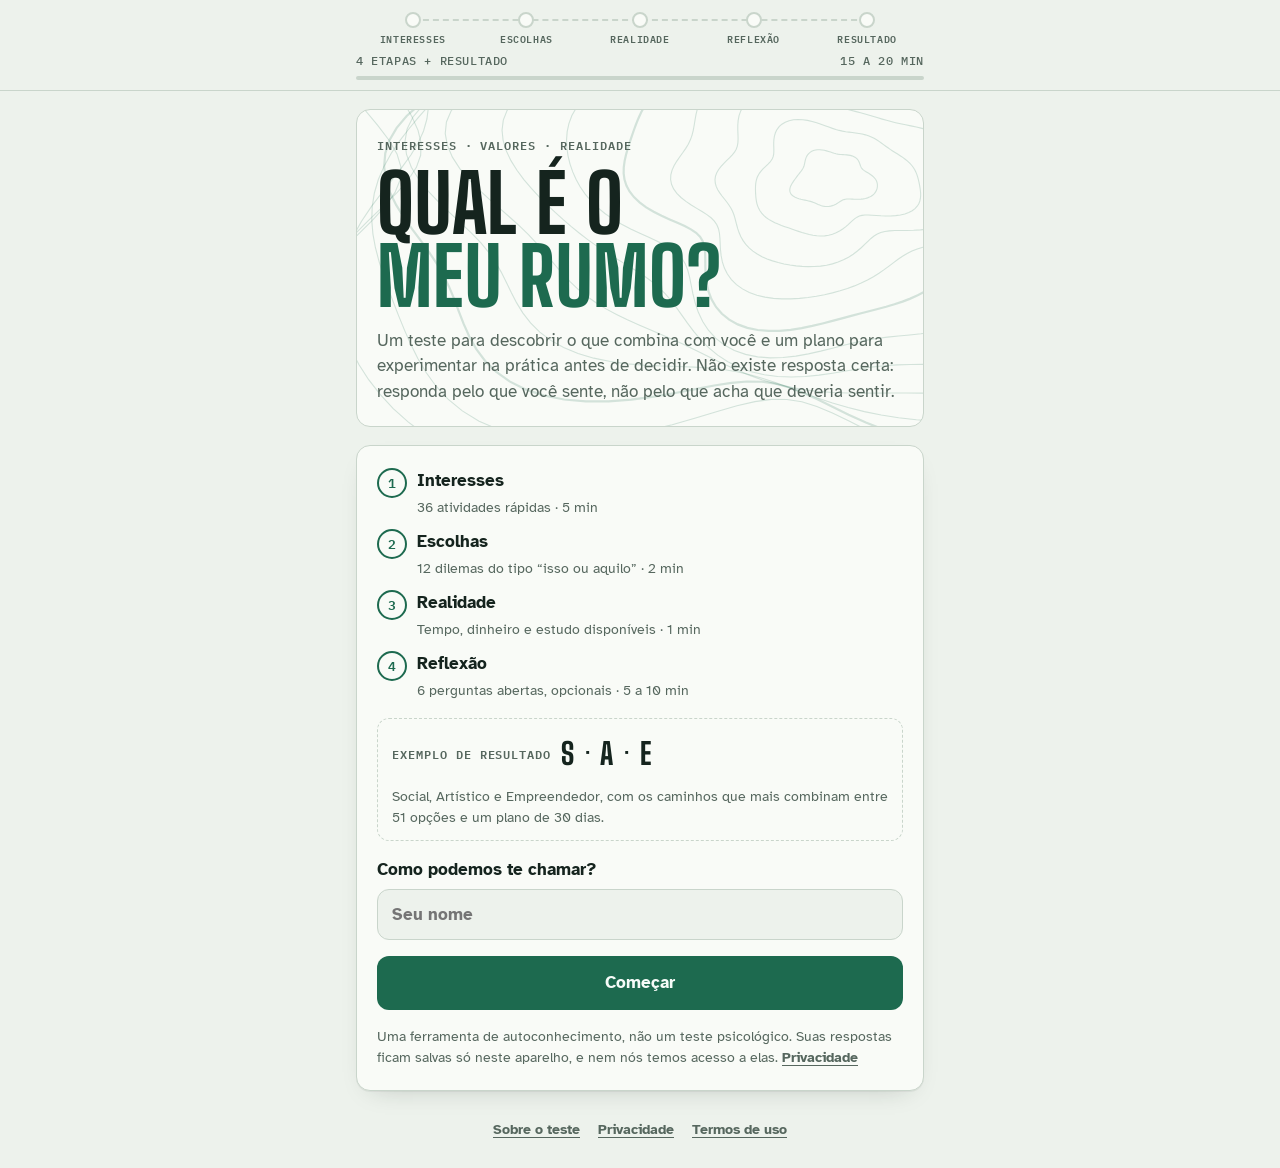
==== commit 12edf54f: "Adiciona páginas de privacidade, termos e sobre o teste - sobre.html: o que o teste é, como funciona" ====
--- a/index.html
+++ b/index.html
@@ -97,7 +97,10 @@
 .bar b{display:block;height:100%;background:var(--accent);transition:width .25s ease}
 
 /* Estrutura */
-.wrap{max-width:600px;margin:0 auto;padding-left:max(16px,env(safe-area-inset-left,0px));padding-right:max(16px,env(safe-area-inset-right,0px));padding-block:18px 56px;display:flex;flex-direction:column;gap:18px}
+.wrap{max-width:600px;margin:0 auto;padding-left:max(16px,env(safe-area-inset-left,0px));padding-right:max(16px,env(safe-area-inset-right,0px));padding-block:18px 28px;display:flex;flex-direction:column;gap:18px}
+.foot{max-width:600px;margin:0 auto;padding:0 16px calc(28px + env(safe-area-inset-bottom,0px));display:flex;flex-wrap:wrap;justify-content:center;gap:6px 18px;font-size:14px}
+.foot a,.small a,.note a{color:var(--muted);font-weight:700;text-underline-offset:3px}
+.foot a:hover,.small a:hover,.note a:hover{color:var(--ink)}
 .card{background:var(--paper);border:1px solid var(--line);border-radius:var(--r);box-shadow:var(--shadow);padding:22px 20px;display:flex;flex-direction:column;gap:16px;min-width:0}
 .enter{animation:rise .28s ease-out}
 @keyframes rise{from{transform:translateY(10px)}to{transform:none}}
@@ -223,6 +226,25 @@
 .copybox{width:100%;min-height:180px;font:13px/1.45 var(--f-mono)}
 .toast{position:fixed;left:50%;transform:translateX(-50%);bottom:calc(18px + env(safe-area-inset-bottom,0px));background:var(--ink);color:var(--bg);padding:12px 18px;border-radius:12px;font-weight:700;z-index:20;max-width:calc(100% - 32px)}
 .more{border-top:0;padding-top:0}
+.hero .btn{align-self:flex-start}
+#sharesec{scroll-margin-top:110px}
+.shareprev{display:flex;justify-content:center}
+.shareprev img{width:min(62%,260px);height:auto;border-radius:14px;border:1px solid var(--line);background:var(--line);box-shadow:var(--shadow);display:block}
+.print-only{display:none}
+/* PDF / impressão: tema claro, sem botões, só o que interessa ler no papel */
+@media print{
+  :root:root:root{--bg:#fff;--paper:#fff;--ink:#15241E;--muted:#56675E;--line:#C9D5CB;--accent:#1D6A4F;--accent-ink:#F6FBF8;--accent-soft:#D9EADF;--marker:#D5960A;--marker-soft:#F7E6B8;--marker-ink:#3D2A00;--warn:#8A5200;--warn-soft:#FBEBCB;--contour:rgba(29,106,79,.17);--t-R:#A65A2A;--t-I:#2C5D9C;--t-A:#A93C83;--t-S:#2A8664;--t-E:#B07804;--t-C:#5A55A0;--shadow:none;color-scheme:light}
+  *{-webkit-print-color-adjust:exact;print-color-adjust:exact}
+  body{background:#fff;font-size:12pt}
+  body::before,.top,.toast,.btn,.link,.pick,.nav,.noprint,.foot,#sharesec{display:none!important}
+  .wrap{max-width:none;padding:0;gap:12px}
+  .card,.hero,.path,.week,.mx{box-shadow:none}
+  .path,.week,.mx,.type,.brow,.qa div,.verdict{break-inside:avoid}
+  .sec h2,.ph,.kicker{break-after:avoid}
+  summary{list-style:none;color:var(--ink)}
+  summary::-webkit-details-marker{display:none}
+  .print-only{display:block}
+}
 [tabindex="-1"]:focus{outline:none}
 @media (max-width:420px){.wp span{font-size:9px;letter-spacing:.02em}}
 @media (max-width:400px){.brow{grid-template-columns:108px 1fr 40px}.brow .nm{font-size:14px}.crit{grid-template-columns:1fr 80px 20px}}
@@ -232,6 +254,7 @@
 <body>
 <header class="top"><div class="top-in" id="top"></div></header>
 <main class="wrap" id="app"></main>
+<footer class="foot"><a href="sobre.html">Sobre o teste</a><a href="privacidade.html">Privacidade</a><a href="termos.html">Termos de uso</a></footer>
 <noscript><p style="padding:16px">Ative o JavaScript para fazer o teste.</p></noscript>
 <div class="toast" id="toast" role="status" aria-live="polite" hidden></div>
 
@@ -543,7 +566,7 @@
       ? `<button class="btn wide" data-a="resume">${S.last === "res" ? "Ver meu resultado" : "Continuar de onde parei"}</button>
          <button class="btn ghost wide" data-a="restart" id="restart">Começar do zero</button>`
       : `<button class="btn wide" data-a="start">Começar</button>`}
-    <p class="small">Suas respostas ficam salvas só neste aparelho.</p>
+    <p class="small">Uma ferramenta de autoconhecimento, não um teste psicológico. Suas respostas ficam salvas só neste aparelho, e nem nós temos acesso a elas. <a href="privacidade.html">Privacidade</a></p>
   </section>`;
   drawTopo(document.getElementById("topo"), false);
 }
@@ -822,6 +845,7 @@
     <p class="kicker">${S.name ? esc(S.name) + ", seu" : "Seu"} código de interesses</p>
     <div class="code" aria-label="Código ${code.join(" ")}">${code.map((t, k) => `${k ? "<i>·</i>" : ""}<span style="color:var(--t-${t})">${t}</span>`).join("")}</div>
     <p class="lead">Seu perfil é principalmente <b>${TYPES[code[0]].nome}</b>, <b>${TYPES[code[1]].nome}</b> e <b>${TYPES[code[2]].nome}</b>. Esse é o seu código Holland (RIASEC), o modelo mais usado em orientação profissional.</p>
+    <button class="btn ghost" data-a="toshare">Compartilhar meu resultado</button>
   </section>
 
   <section class="card sec">
@@ -842,7 +866,7 @@
       <p class="small">Comparamos ${PATHS.length} caminhos somando seus interesses (60%), suas escolhas (30%) e o quanto cabem na sua realidade hoje. Escolha 2 ou 3 para testar. Já marcamos os 2 primeiros.</p>
     </div>
     ${top6.map((r, k) => pathCard(r, k + 1)).join("")}
-    <div class="card"><details class="more" id="more" ${rest.some(r => S.picks.includes(r.p.id)) ? "open" : ""}><summary>Ver os outros ${rest.length} caminhos</summary>
+    <div class="card noprint"><details class="more" id="more" ${rest.some(r => S.picks.includes(r.p.id)) ? "open" : ""}><summary>Ver os outros ${rest.length} caminhos</summary>
       <div class="minis">${rest.map((r, k) => pathMini(r, k + 7)).join("")}</div>
     </details></div>
   </section>
@@ -872,16 +896,28 @@
     <ol class="ask">${ASK.map(q => `<li>${esc(q)}</li>`).join("")}</ol>
   </section>
 
+  <section class="card sec" id="sharesec">
+    <p class="kicker">Compartilhe</p><h2>Seu resultado em imagem</h2>
+    <div class="shareprev"><img id="shareprev" alt="" width="1080" height="1920"></div>
+    <p class="small">No formato dos stories do Instagram e do status do WhatsApp. Mostra seu código, seu perfil e os 3 caminhos com mais afinidade. Suas reflexões e sua realidade não aparecem.</p>
+    ${CAN_SHARE_FILES
+      ? `<button class="btn wide" data-a="shareimg">Compartilhar imagem</button><button class="btn ghost wide" data-a="saveimg">Baixar imagem</button>`
+      : `<button class="btn wide" data-a="saveimg">Baixar imagem</button>`}
+  </section>
+
   <section class="card sec">
     <a class="btn wide" id="wa" href="https://wa.me/" target="_blank" rel="noopener">Enviar resultado pelo WhatsApp</a>
     <button class="btn ghost wide" data-a="copy">Copiar resumo do resultado</button>
+    <button class="btn ghost wide" data-a="pdf">Salvar em PDF ou imprimir</button>
     <textarea class="copybox" id="copybox" readonly hidden aria-label="Resumo do resultado"></textarea>
-    <p class="small">Cole no WhatsApp para conversar com alguém, ou numa conversa com o Claude para aprofundar a análise.</p>
+    <p class="small noprint">Cole no WhatsApp para conversar com alguém, ou numa conversa com o Claude para aprofundar a análise.</p>
+    <p class="small print-only">Resultado de ${esc(S.name || "quem fez o teste")} em ${new Date().toLocaleDateString("pt-BR")} · Qual é o meu rumo? · ${esc(siteUrl())}</p>
     <div class="nav"><button class="link" data-a="review">Revisar respostas</button><button class="link" data-a="redo" id="redo">Refazer do zero</button></div>
-    <p class="note">Isto não é um diagnóstico. É um ponto de partida baseado no modelo de interesses de Holland e em métodos de design de vida. Se quiser ir mais fundo, vale buscar orientação profissional com acompanhamento psicológico.</p>
+    <p class="note">Isto não é um teste psicológico nem um diagnóstico. É um ponto de partida para se conhecer, baseado no modelo de interesses de Holland e em métodos de design de vida. Se quiser ir mais fundo, procure orientação de carreira com profissionais de psicologia. <a href="sobre.html">Saiba como o teste funciona</a></p>
   </section>`;
   const wa = document.getElementById("wa"); if(wa) wa.href = "https://wa.me/?text=" + encodeURIComponent(summaryText(true) + "\n\nFaça o teste também: " + location.href.split("#")[0]);
   drawTopo(document.getElementById("topo"), true);
+  prepShare();
 }
 function updateMatrix(){
   const t = matrixTotals().sort((a, b) => b.sum - a.sum);
@@ -943,6 +979,14 @@
       if(navigator.clipboard && navigator.clipboard.writeText) navigator.clipboard.writeText(txt).then(() => toast("Resumo copiado"), fallback);
       else fallback();
     }catch(err){ fallback(); }
+  } else if(a === "toshare"){
+    const s = document.getElementById("sharesec"); if(s) s.scrollIntoView({behavior:"smooth", block:"start"});
+  } else if(a === "shareimg"){
+    shareImage();
+  } else if(a === "saveimg"){
+    saveImage();
+  } else if(a === "pdf"){
+    openForPrint(); window.print();
   } else if(a === "review"){
     go("int", 0);
   } else if(a === "redo"){
@@ -962,6 +1006,162 @@
     updateMatrix();
   }
 }
+
+/* ---------- Imagem para compartilhar (stories, 1080×1920) ---------- */
+/* Cores fixas do tema claro: a imagem sai igual em qualquer aparelho. Só mostra código, perfil e 3 caminhos. */
+const SC = {bg:"#EDF2EC", paper:"#F9FBF7", ink:"#15241E", muted:"#56675E", line:"#C9D5CB", accent:"#1D6A4F", accentInk:"#F6FBF8",
+  marker:"#D5960A", markerSoft:"#F7E6B8", markerInk:"#3D2A00", contour:"rgba(29,106,79,.16)"};
+const SC_T = {R:"#A65A2A", I:"#2C5D9C", A:"#A93C83", S:"#2A8664", E:"#B07804", C:"#5A55A0"};
+const F_D = '"Big Shoulders Display","Arial Narrow",sans-serif';
+const F_B = '"Atkinson Hyperlegible",system-ui,sans-serif';
+const F_M = '"IBM Plex Mono",ui-monospace,monospace';
+const CAN_SHARE_FILES = (() => {
+  try{ return !!(navigator.canShare && navigator.canShare({files:[new File([new Blob(["x"])], "a.png", {type:"image/png"})]})); }
+  catch(e){ return false; }
+})();
+let shareImg = {key:"", blob:null, url:"", name:""};
+
+function siteUrl(){ const l = document.querySelector('link[rel="canonical"]'); return l ? l.href : location.href.split("#")[0]; }
+function shareData(){
+  const pct = typeScores();
+  return {name:S.name, code:codeOf(pct), pct, top:ranked().slice(0, 3).map(r => ({nome:r.p.nome, aff:r.aff}))};
+}
+function fontsReady(){
+  if(!document.fonts || !document.fonts.load) return Promise.resolve();
+  return Promise.all([`800 100px ${F_D}`, `700 40px ${F_B}`, `400 40px ${F_B}`, `600 30px ${F_M}`, `500 30px ${F_M}`]
+    .map(f => document.fonts.load(f).catch(() => {})));
+}
+// Diminui a fonte até o texto caber na largura.
+function fitText(c, text, weight, fam, size, min, maxW){
+  let s = size;
+  for(;;){ c.font = `${weight} ${s}px ${fam}`; if(s <= min || c.measureText(text).width <= maxW) return s; s -= 2; }
+}
+function track(c, px){ if("letterSpacing" in c) c.letterSpacing = px + "px"; }
+function rrect(c, x, y, w, h, r){
+  c.beginPath(); c.moveTo(x + r, y);
+  c.arcTo(x + w, y, x + w, y + h, r); c.arcTo(x + w, y + h, x, y + h, r);
+  c.arcTo(x, y + h, x, y, r); c.arcTo(x, y, x + w, y, r); c.closePath();
+}
+function drawShare(c, d){
+  const W = 1080, H = 1920, M = 96, CW = W - 2 * M;
+  c.fillStyle = SC.bg; c.fillRect(0, 0, W, H);
+  // Curvas de nível e bandeira no cume
+  const cx = W * 0.8, cy = 160, step = 62;
+  c.strokeStyle = SC.contour;
+  for(let k = 1; k <= 38; k++){
+    c.lineWidth = k % 5 === 0 ? 4 : 2;
+    c.beginPath();
+    for(let s = 0; s <= 220; s++){
+      const a = s / 220 * Math.PI * 2;
+      const wob = 1 + 0.13 * Math.sin(3 * a + k * 0.55) + 0.07 * Math.sin(5 * a - k * 0.35) + 0.04 * Math.cos(7 * a + k * 0.9);
+      const x = cx + Math.cos(a) * k * step * wob * 1.3, y = cy + Math.sin(a) * k * step * wob * 0.85;
+      s ? c.lineTo(x, y) : c.moveTo(x, y);
+    }
+    c.closePath(); c.stroke();
+  }
+  c.strokeStyle = SC.marker; c.fillStyle = SC.marker; c.lineWidth = 8; c.lineCap = "round";
+  c.beginPath(); c.moveTo(cx, cy + 44); c.lineTo(cx, cy - 76); c.stroke();
+  c.beginPath(); c.moveTo(cx, cy - 76); c.lineTo(cx + 66, cy - 52); c.lineTo(cx, cy - 28); c.closePath(); c.fill();
+  c.beginPath(); c.arc(cx, cy + 44, 11, 0, Math.PI * 2); c.fill();
+
+  c.textAlign = "left"; c.textBaseline = "alphabetic";
+  // Rótulo
+  const label = n => ((n ? n + " · " : "") + "Meu código de interesses").toUpperCase();
+  track(c, 5); c.fillStyle = SC.muted;
+  let nm0 = (d.name || "").trim(), kick = label(nm0);
+  if(fitText(c, kick, 600, F_M, 32, 24, CW) <= 24 && c.measureText(kick).width > CW){
+    nm0 = nm0.split(/\s+/)[0]; kick = label(nm0);
+    while(nm0.length > 1 && fitText(c, kick, 600, F_M, 32, 24, CW) <= 24 && c.measureText(kick).width > CW){ nm0 = nm0.slice(0, -1); kick = label(nm0 + "…"); }
+  }
+  c.fillText(kick, M, 290);
+  track(c, 0);
+  // Código de 3 letras
+  let x = M - 6;
+  d.code.forEach((t, k) => {
+    if(k){ c.font = `800 120px ${F_D}`; c.fillStyle = SC.line; x += 18; c.fillText("·", x, 505); x += c.measureText("·").width + 18; }
+    c.font = `800 300px ${F_D}`; c.fillStyle = SC_T[t]; c.fillText(t, x, 555); x += c.measureText(t).width;
+  });
+  const names = d.code.map(t => TYPES[t].nome).join(" · ");
+  c.fillStyle = SC.ink; fitText(c, names, 700, F_B, 50, 30, CW); c.fillText(names, M, 632);
+
+  // Cartão com perfil e caminhos
+  const PX = 64, PW = W - 128, PY = 680, PH = 790, IX = PX + 48, IW = PW - 96;
+  c.fillStyle = SC.paper; rrect(c, PX, PY, PW, PH, 36); c.fill();
+  c.strokeStyle = SC.line; c.lineWidth = 3; c.stroke();
+  [...TORDER].sort((a, b) => d.pct[b] - d.pct[a]).forEach((t, k) => {
+    const y = PY + 82 + k * 58, bx = IX + 280, bw = IW - 280 - 100;
+    c.fillStyle = SC.ink; fitText(c, TYPES[t].nome, 700, F_B, 34, 26, 262); c.fillText(TYPES[t].nome, IX, y);
+    c.fillStyle = SC.line; rrect(c, bx, y - 24, bw, 22, 11); c.fill();
+    if(d.pct[t] > 0){ c.fillStyle = SC_T[t]; rrect(c, bx, y - 24, Math.max(22, bw * d.pct[t] / 100), 22, 11); c.fill(); }
+    c.font = `600 30px ${F_M}`; c.fillStyle = SC.ink; c.textAlign = "right"; c.fillText(d.pct[t] + "%", IX + IW, y); c.textAlign = "left";
+  });
+  const dy = PY + 82 + 5 * 58 + 44;
+  c.strokeStyle = SC.line; c.lineWidth = 2; c.beginPath(); c.moveTo(IX, dy); c.lineTo(IX + IW, dy); c.stroke();
+  track(c, 4); c.fillStyle = SC.muted; c.font = `600 28px ${F_M}`; c.fillText("CAMINHOS COM MAIS AFINIDADE", IX, dy + 62); track(c, 0);
+  const pathW = IW - 56 - 160;
+  const pathSize = Math.min(...d.top.map(p => fitText(c, p.nome.toUpperCase(), 800, F_D, 62, 34, pathW)));
+  d.top.forEach((p, k) => {
+    const y = dy + 146 + k * 90;
+    c.fillStyle = SC.muted; c.font = `600 30px ${F_M}`; c.fillText(String(k + 1), IX, y);
+    const nm = p.nome.toUpperCase();
+    c.fillStyle = SC.ink; c.font = `800 ${pathSize}px ${F_D}`; c.fillText(nm, IX + 56, y);
+    const pw = 136, ph = 56, px = IX + IW - pw;
+    c.fillStyle = SC.markerSoft; rrect(c, px, y - 42, pw, ph, 28); c.fill();
+    c.fillStyle = SC.markerInk; c.font = `600 30px ${F_M}`; c.textAlign = "center"; c.fillText(p.aff + "%", px + pw / 2, y - 3); c.textAlign = "left";
+  });
+
+  // Chamada para fazer o teste
+  const CY = PY + PH + 30, CH = 150;
+  c.fillStyle = SC.accent; rrect(c, PX, CY, PW, CH, 30); c.fill();
+  c.fillStyle = SC.accentInk; c.textAlign = "center";
+  c.font = `700 50px ${F_B}`; c.fillText("Descubra o seu rumo", W / 2, CY + 68);
+  const url = siteUrl().replace(/^https?:\/\//, "").replace(/\/$/, "");
+  c.globalAlpha = 0.85; fitText(c, url, 500, F_M, 30, 18, PW - 80); c.fillText(url, W / 2, CY + 118); c.globalAlpha = 1;
+  c.textAlign = "left";
+}
+async function buildShare(d){
+  await fontsReady();
+  const cv = document.createElement("canvas"); cv.width = 1080; cv.height = 1920;
+  drawShare(cv.getContext("2d"), d);
+  return new Promise((ok, no) => cv.toBlob(b => b ? ok(b) : no(new Error("toBlob")), "image/png"));
+}
+// Cria a imagem assim que o resultado aparece, para o toque em "Compartilhar" abrir o menu na hora.
+function prepShare(){
+  if(!document.getElementById("shareprev")) return;
+  const d = shareData(), key = JSON.stringify(d);
+  const show = () => { const im = document.getElementById("shareprev"); if(im && shareImg.key === key){ im.src = shareImg.url; im.alt = "Prévia da imagem do seu resultado"; } };
+  if(shareImg.key === key && shareImg.url){ show(); return; }
+  buildShare(d).then(blob => {
+    if(shareImg.url) URL.revokeObjectURL(shareImg.url);
+    shareImg = {key, blob, url:URL.createObjectURL(blob), name:`meu-rumo-${d.code.join("")}.png`};
+    show();
+  }).catch(() => { const s = document.getElementById("sharesec"); if(s) s.hidden = true; });
+}
+function saveImage(){
+  if(!shareImg.blob){ toast("A imagem ainda está sendo criada"); return; }
+  const a = document.createElement("a"); a.href = shareImg.url; a.download = shareImg.name;
+  document.body.appendChild(a); a.click(); a.remove();
+  toast("Imagem baixada");
+}
+function shareImage(){
+  if(!shareImg.blob){ toast("A imagem ainda está sendo criada"); return; }
+  let file = null;
+  try{ file = new File([shareImg.blob], shareImg.name, {type:"image/png"}); }catch(e){}
+  // Só o arquivo, sem texto: no iPhone, mandar texto junto esconde o Instagram do menu.
+  if(file && CAN_SHARE_FILES && navigator.canShare({files:[file]})){
+    navigator.share({files:[file]}).catch(err => { if(!err || err.name !== "AbortError") saveImage(); });
+  } else saveImage();
+}
+
+/* ---------- PDF / impressão ---------- */
+// Abre "Como testar em 30 dias" dos 6 primeiros caminhos para sair no papel; fecha de novo depois.
+let printOpened = [];
+function openForPrint(){
+  if(S.step !== "res") return;
+  app.querySelectorAll(".path details:not([open])").forEach(d => { d.open = true; printOpened.push(d); });
+}
+window.addEventListener("beforeprint", openForPrint);
+window.addEventListener("afterprint", () => { printOpened.forEach(d => { d.open = false; }); printOpened = []; });
 
 /* ---------- Relevo (curvas de nível) ---------- */
 function drawTopo(cv, summit){
